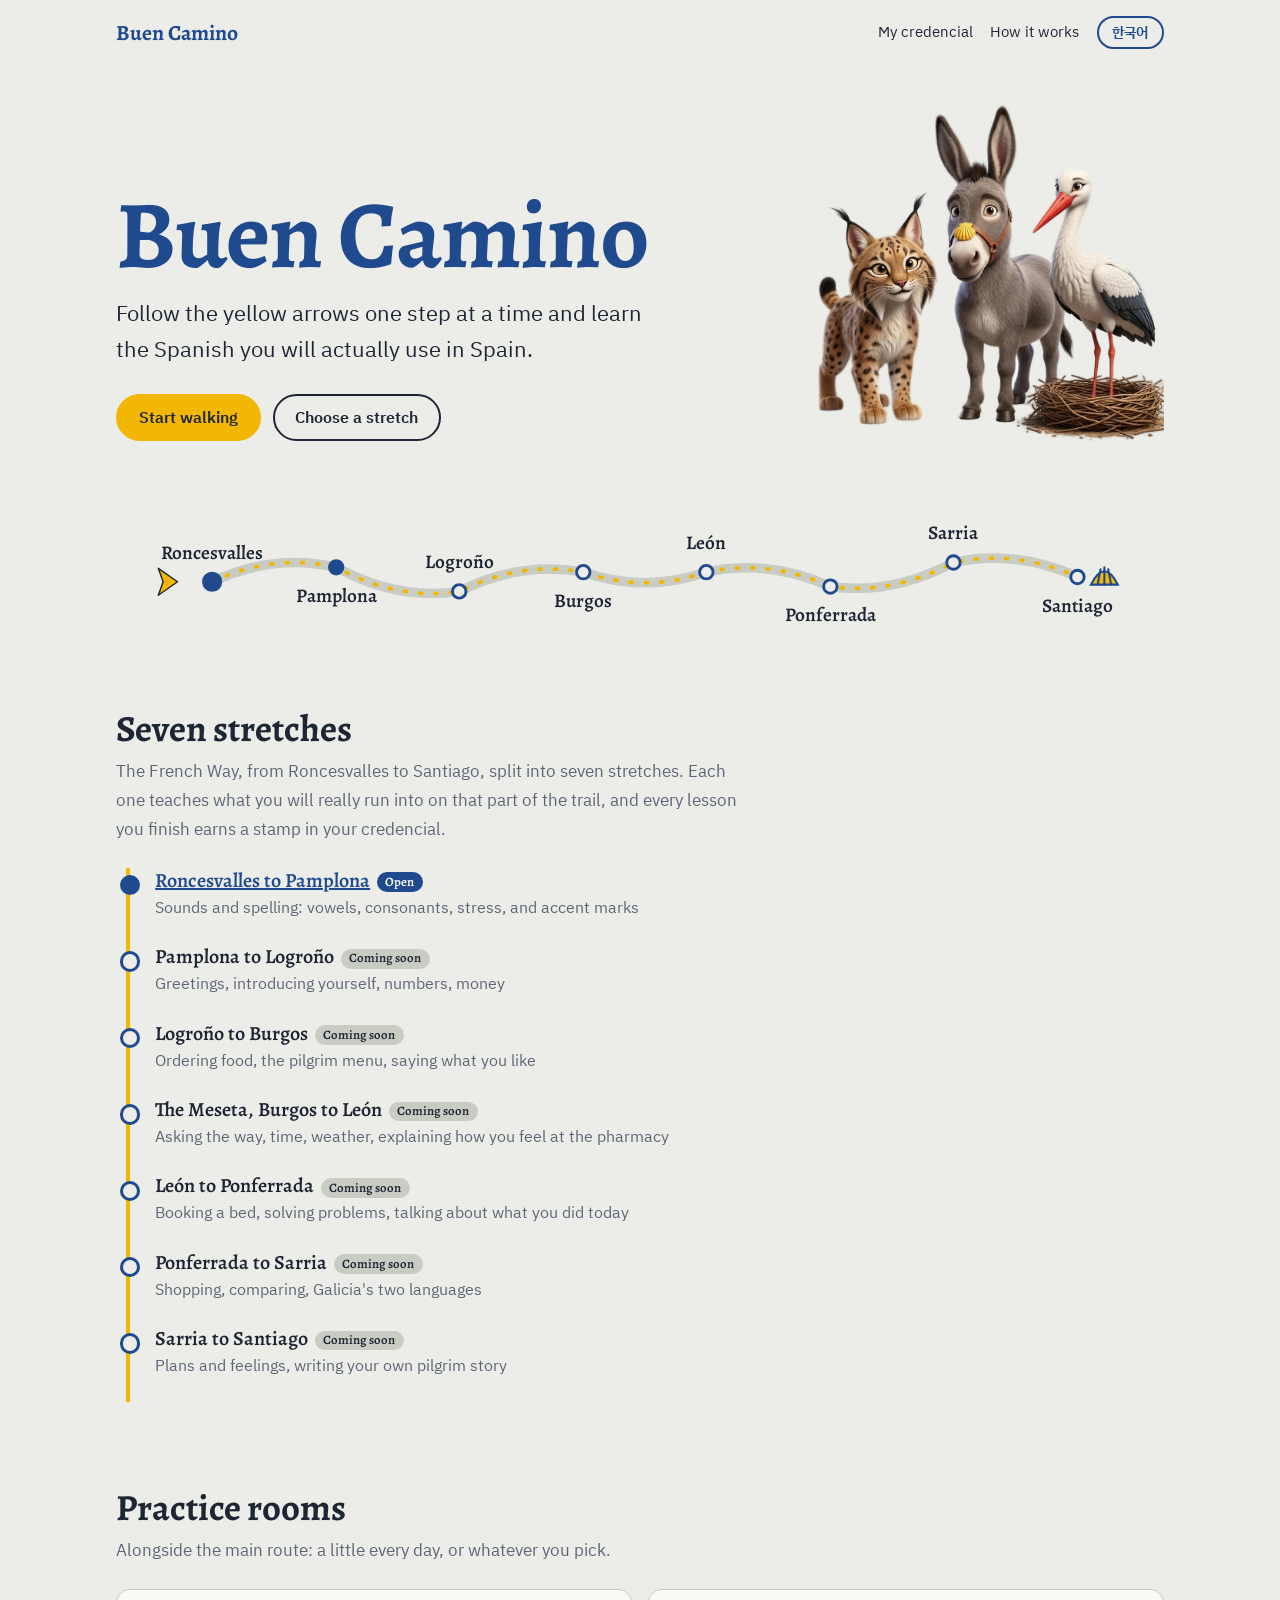
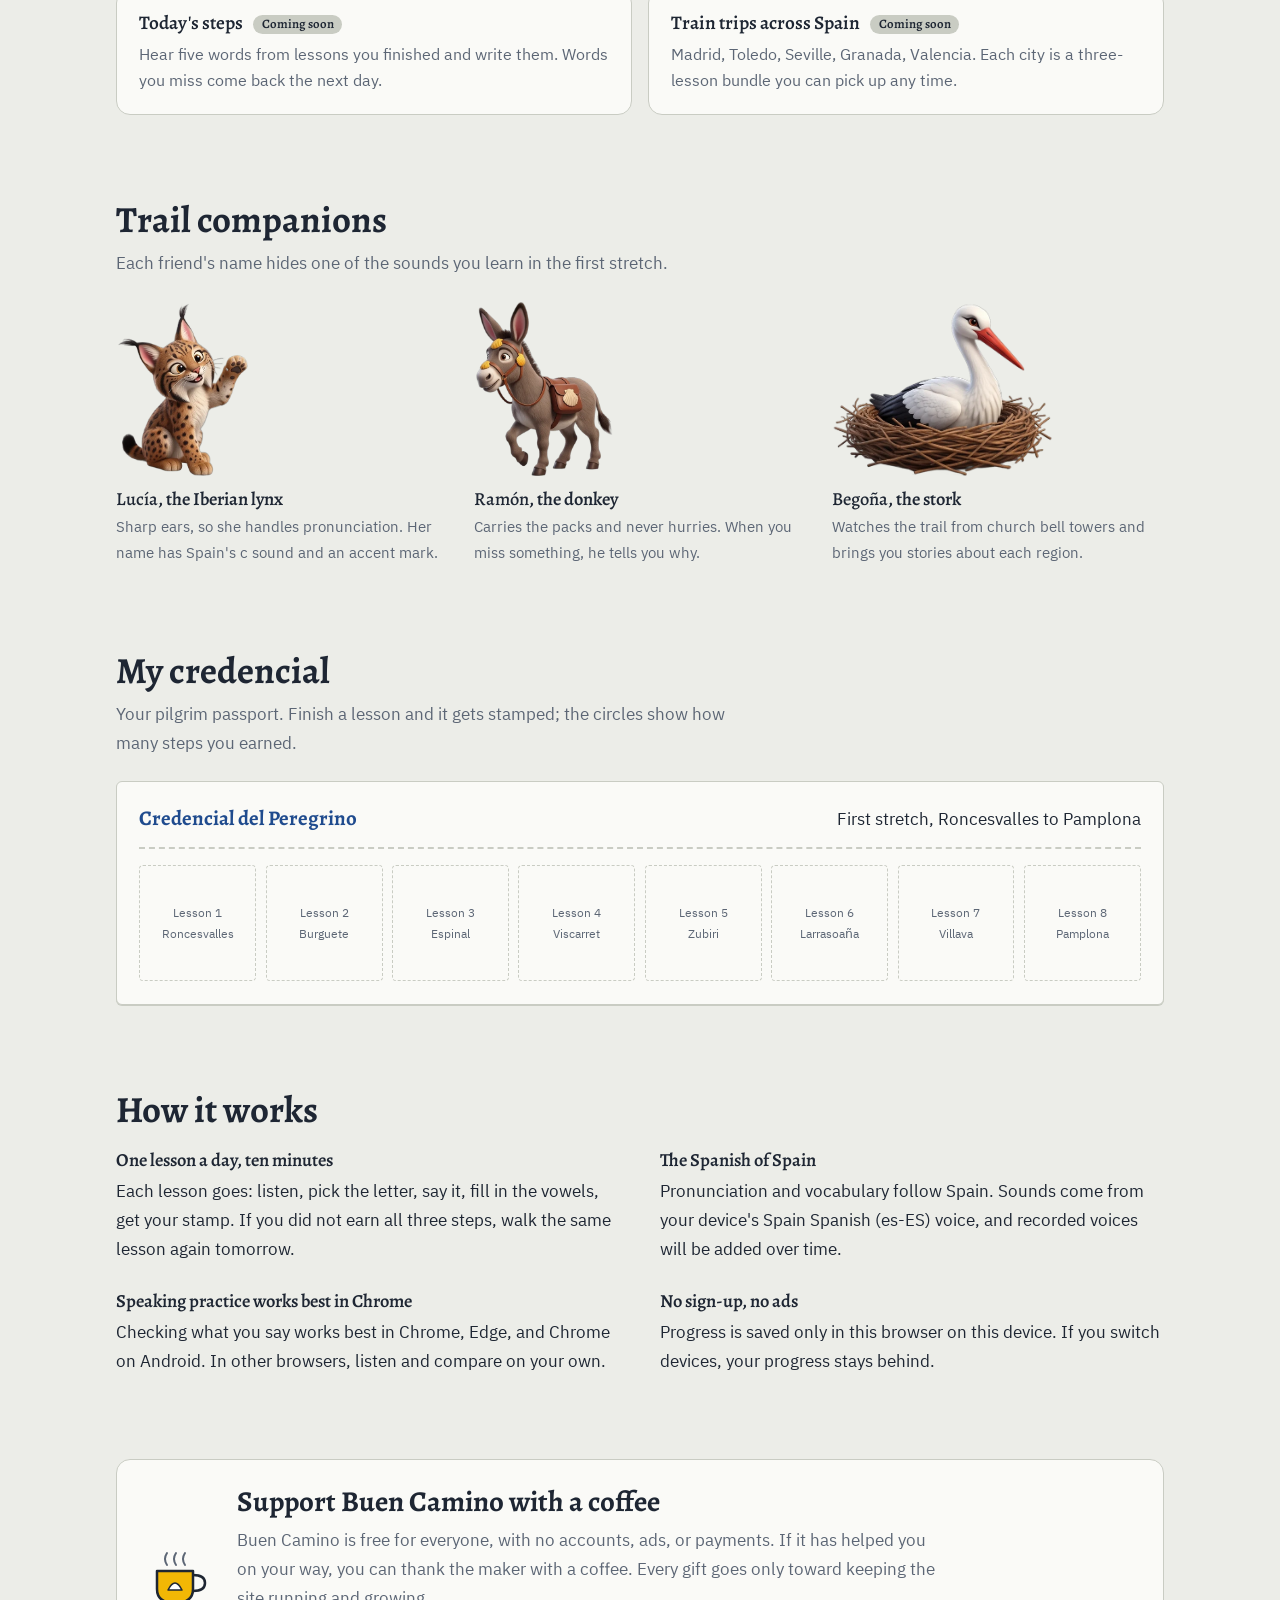
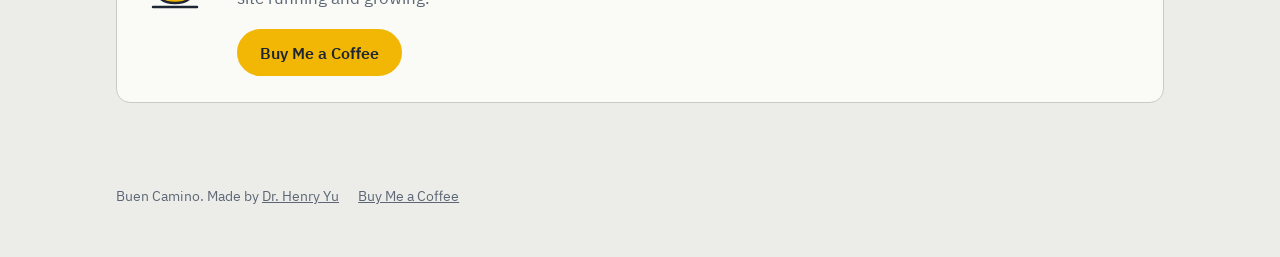
==== index.html @ 6c592452 "Add files via upload" ====
<!doctype html>
<html lang="en">
<head>
<meta charset="utf-8">
<meta name="viewport" content="width=device-width, initial-scale=1">
<title>Buen Camino: Spanish on the Way of St. James</title>
<meta name="description" content="Learn travel Spanish for Spain one stretch of the Camino de Santiago at a time. Free, no sign-up, no ads. Available in English and Korean.">
<link rel="preconnect" href="https://fonts.googleapis.com"><link rel="preconnect" href="https://fonts.gstatic.com" crossorigin>
<link href="https://fonts.googleapis.com/css2?family=Alegreya:wght@500;600;700&family=IBM+Plex+Sans+KR:wght@400;500;600&display=swap" rel="stylesheet">
<link rel="stylesheet" href="assets/style.css?v=5">
</head>
<body>
<div class="wrap">
  <header class="top">
    <a class="brand" href="./">Buen Camino</a>
    <div class="right">
      <nav><a href="#credencial" data-i18n="navCred">My credencial</a><a href="#guide" data-i18n="navGuide">How it works</a></nav>
      <button class="lang-btn" id="lang" type="button">한국어</button>
    </div>
  </header>

  <main>
    <div class="hero">
     <div class="hero-grid">
      <div>
      <h1>Buen Camino</h1>
      <p class="sub" data-i18n="sub">Follow the yellow arrows one step at a time and learn the Spanish you will actually use in Spain.</p>
      <div class="actions">
        <a class="btn go" href="tramo-1/?etapa=1" data-i18n="start">Start walking</a>
        <a class="btn" href="tramo-1/" data-i18n="pick">Choose a stretch</a>
      </div>
      </div>
      <img class="trio" src="assets/chars/trio.webp" alt="Lucía the lynx, Ramón the donkey, and Begoña the stork" width="900" height="900" data-alt-ko="스라소니 루시아, 당나귀 라몬, 황새 베고냐">
     </div>
      <div class="route"><svg viewBox="-50 0 1090 180" role="img" aria-label="The pilgrim route in seven stretches, from Roncesvalles to Santiago">
  <path d="M 50 110 Q 114 80 179 95 Q 243 130 307 120 Q 371 88 436 100 Q 500 122 564 100 Q 629 86 693 115 Q 757 124 821 90 Q 886 76 950 105" fill="none" stroke="#C9CCC3" stroke-width="10" stroke-linecap="round"/>
  <path d="M 50 110 Q 114 80 179 95 Q 243 130 307 120 Q 371 88 436 100 Q 500 122 564 100 Q 629 86 693 115 Q 757 124 821 90 Q 886 76 950 105" fill="none" stroke="#F2B705" stroke-width="4" stroke-linecap="round" stroke-dasharray="2 14"/>
  <circle cx="50" cy="110" r="9" fill="#1F4B8E" stroke="#1F4B8E" stroke-width="3"/><text x="50" y="86" text-anchor="middle" font-family="Alegreya,Georgia,serif" font-size="20" font-weight="600" fill="#1E2633">Roncesvalles</text><circle cx="179" cy="95" r="7" fill="#1F4B8E" stroke="#1F4B8E" stroke-width="3"/><text x="179" y="131" text-anchor="middle" font-family="Alegreya,Georgia,serif" font-size="20" font-weight="600" fill="#1E2633">Pamplona</text><circle cx="307" cy="120" r="7" fill="#ECEDE8" stroke="#1F4B8E" stroke-width="3"/><text x="307" y="96" text-anchor="middle" font-family="Alegreya,Georgia,serif" font-size="20" font-weight="600" fill="#1E2633">Logroño</text><circle cx="436" cy="100" r="7" fill="#ECEDE8" stroke="#1F4B8E" stroke-width="3"/><text x="436" y="136" text-anchor="middle" font-family="Alegreya,Georgia,serif" font-size="20" font-weight="600" fill="#1E2633">Burgos</text><circle cx="564" cy="100" r="7" fill="#ECEDE8" stroke="#1F4B8E" stroke-width="3"/><text x="564" y="76" text-anchor="middle" font-family="Alegreya,Georgia,serif" font-size="20" font-weight="600" fill="#1E2633">León</text><circle cx="693" cy="115" r="7" fill="#ECEDE8" stroke="#1F4B8E" stroke-width="3"/><text x="693" y="151" text-anchor="middle" font-family="Alegreya,Georgia,serif" font-size="20" font-weight="600" fill="#1E2633">Ponferrada</text><circle cx="821" cy="90" r="7" fill="#ECEDE8" stroke="#1F4B8E" stroke-width="3"/><text x="821" y="66" text-anchor="middle" font-family="Alegreya,Georgia,serif" font-size="20" font-weight="600" fill="#1E2633">Sarria</text><circle cx="950" cy="105" r="7" fill="#ECEDE8" stroke="#1F4B8E" stroke-width="3"/><text x="950" y="141" text-anchor="middle" font-family="Alegreya,Georgia,serif" font-size="20" font-weight="600" fill="#1E2633">Santiago</text>
  <g transform="translate(14 110)"><path d="M-6 -14 L14 0 L-6 14 L-1 0 Z" fill="#F2B705" stroke="#1E2633" stroke-width="1.5" stroke-linejoin="round" transform="translate(-14 0)"/></g>
  <g transform="translate(978 105)" fill="none" stroke="#1F4B8E" stroke-width="2.2" stroke-linecap="round"><path d="M-14 8 Q0 -20 14 8 Z" fill="#F2B705"/><path d="M0 8 L0 -10 M-7 8 L-4 -8 M7 8 L4 -8"/></g>
</svg></div>
    </div>

    <section id="tramos" aria-labelledby="t-tramos">
      <h2 id="t-tramos" data-i18n="hTramos">Seven stretches</h2>
      <p class="lead" data-i18n="leadTramos">The French Way, from Roncesvalles to Santiago, split into seven stretches. Each one teaches what you will really run into on that part of the trail, and every lesson you finish earns a stamp in your credencial.</p>
      <ol class="tramos">
        <li class="open"><div class="name"><a href="tramo-1/" data-i18n="tn0">Roncesvalles to Pamplona</a><span class="tag open" data-i18n="open">Open</span></div><div class="what" data-i18n="tw0">Sounds and spelling: vowels, consonants, stress, and accent marks</div></li>
<li><div class="name"><span data-i18n="tn1">Pamplona to Logroño</span><span class="tag" data-i18n="soon">Coming soon</span></div><div class="what" data-i18n="tw1">Greetings, introducing yourself, numbers, money</div></li>
<li><div class="name"><span data-i18n="tn2">Logroño to Burgos</span><span class="tag" data-i18n="soon">Coming soon</span></div><div class="what" data-i18n="tw2">Ordering food, the pilgrim menu, saying what you like</div></li>
<li><div class="name"><span data-i18n="tn3">The Meseta, Burgos to León</span><span class="tag" data-i18n="soon">Coming soon</span></div><div class="what" data-i18n="tw3">Asking the way, time, weather, explaining how you feel at the pharmacy</div></li>
<li><div class="name"><span data-i18n="tn4">León to Ponferrada</span><span class="tag" data-i18n="soon">Coming soon</span></div><div class="what" data-i18n="tw4">Booking a bed, solving problems, talking about what you did today</div></li>
<li><div class="name"><span data-i18n="tn5">Ponferrada to Sarria</span><span class="tag" data-i18n="soon">Coming soon</span></div><div class="what" data-i18n="tw5">Shopping, comparing, Galicia's two languages</div></li>
<li><div class="name"><span data-i18n="tn6">Sarria to Santiago</span><span class="tag" data-i18n="soon">Coming soon</span></div><div class="what" data-i18n="tw6">Plans and feelings, writing your own pilgrim story</div></li>
      </ol>
    </section>

    <section aria-labelledby="t-rooms">
      <h2 id="t-rooms" data-i18n="hRooms">Practice rooms</h2>
      <p class="lead" data-i18n="leadRooms">Alongside the main route: a little every day, or whatever you pick.</p>
      <div class="two">
        <div class="room"><h3><span data-i18n="r1h">Today's steps</span> <span class="tag" data-i18n="soon">Coming soon</span></h3><p data-i18n="r1p">Hear five words from lessons you finished and write them. Words you miss come back the next day.</p></div>
        <div class="room"><h3><span data-i18n="r2h">Train trips across Spain</span> <span class="tag" data-i18n="soon">Coming soon</span></h3><p data-i18n="r2p">Madrid, Toledo, Seville, Granada, Valencia. Each city is a three-lesson bundle you can pick up any time.</p></div>
      </div>
    </section>

    <section aria-labelledby="t-friends">
      <h2 id="t-friends" data-i18n="hFriends">Trail companions</h2>
      <p class="lead" data-i18n="leadFriends">Each friend's name hides one of the sounds you learn in the first stretch.</p>
      <div class="friends">
        <div class="friend"><img class="full" src="assets/chars/lucia-full.webp" alt="" data-full="lucia"><div><h3 data-i18n="f1h"><span class="es">Lucía</span>, the Iberian lynx</h3><p data-i18n="f1p">Sharp ears, so she handles pronunciation. Her name has Spain's c sound and an accent mark.</p></div></div>
        <div class="friend"><img class="full" src="assets/chars/ramon-full.webp" alt="" data-full="ramon"><div><h3 data-i18n="f2h"><span class="es">Ramón</span>, the donkey</h3><p data-i18n="f2p">Carries the packs and never hurries. When you miss something, he tells you why.</p></div></div>
        <div class="friend"><img class="full" src="assets/chars/begona-full.webp" alt="" data-full="begona"><div><h3 data-i18n="f3h"><span class="es">Begoña</span>, the stork</h3><p data-i18n="f3p">Watches the trail from church bell towers and brings you stories about each region.</p></div></div>
      </div>
    </section>

    <section id="credencial" aria-labelledby="t-cred">
      <h2 id="t-cred" data-i18n="hCred">My credencial</h2>
      <p class="lead" data-i18n="leadCred">Your pilgrim passport. Finish a lesson and it gets stamped; the circles show how many steps you earned.</p>
      <div class="credencial">
        <header><strong>Credencial del Peregrino</strong><span data-i18n="credSub">First stretch, Roncesvalles to Pamplona</span></header>
        <div class="sellos" id="sellos"></div>
      </div>
    </section>

    <section id="guide" class="guide" aria-labelledby="t-guide">
      <h2 id="t-guide" data-i18n="hGuide">How it works</h2>
      <div class="guide-grid">
        <div><h3 data-i18n="g1h">One lesson a day, ten minutes</h3>
      <p data-i18n="g1p">Each lesson goes: listen, pick the letter, say it, fill in the vowels, get your stamp. If you did not earn all three steps, walk the same lesson again tomorrow.</p></div>
        <div><h3 data-i18n="g2h">The Spanish of Spain</h3>
      <p data-i18n="g2p">Pronunciation and vocabulary follow Spain. Sounds come from your device's Spain Spanish (es-ES) voice, and recorded voices will be added over time.</p></div>
        <div><h3 data-i18n="g3h">Speaking practice works best in Chrome</h3>
      <p data-i18n="g3p">Checking what you say works best in Chrome, Edge, and Chrome on Android. In other browsers, listen and compare on your own.</p></div>
        <div><h3 data-i18n="g4h">No sign-up, no ads</h3>
      <p data-i18n="g4p">Progress is saved only in this browser on this device. If you switch devices, your progress stays behind.</p></div>
      </div>
    </section>

    <section id="coffee" aria-labelledby="t-coffee">
      <div class="coffee">
        <svg class="cup" viewBox="0 0 72 72" aria-hidden="true"><path d="M14 26 H50 V44 Q50 58 32 58 Q14 58 14 44 Z" fill="#F2B705" stroke="#1E2633" stroke-width="2.5" stroke-linejoin="round"/><path d="M50 30 Q62 30 62 38 Q62 46 50 46" fill="none" stroke="#1E2633" stroke-width="2.5"/><path d="M10 62 H54" stroke="#1E2633" stroke-width="2.5" stroke-linecap="round"/><path d="M24 20 Q20 14 24 8 M33 20 Q29 14 33 8 M42 20 Q38 14 42 8" fill="none" stroke="#5C6675" stroke-width="2" stroke-linecap="round"/><g transform="translate(32 41)"><path d="M-7 4 Q0 -10 7 4 Z" fill="#fff" stroke="#1E2633" stroke-width="1.5" stroke-linejoin="round"/></g></svg>
        <div>
          <h2 id="t-coffee" data-i18n="cofH">Support Buen Camino with a coffee</h2>
          <p data-i18n="cofP">Buen Camino is free for everyone, with no accounts, ads, or payments. If it has helped you on your way, you can thank the maker with a coffee. Every gift goes only toward keeping the site running and growing.</p>
          <a class="btn go" href="https://buymeacoffee.com/henryyu" target="_blank" rel="noopener">Buy Me a Coffee</a>
        </div>
      </div>
    </section>
  </main>
  <footer><div class="links"><span><span data-i18n="foot">Buen Camino. Made by</span> <a href="mailto:hyeonhoyu@gmail.com">Dr. Henry Yu</a></span><a href="https://buymeacoffee.com/henryyu" target="_blank" rel="noopener">Buy Me a Coffee</a></div></footer>
</div>
<script src="assets/common.js?v=5"></script>
<script src="assets/tramo-1-data.js?v=5"></script>
<script>
  const KO = {
 "tn0": "론세스바예스에서 팜플로나까지",
 "tw0": "소리와 철자. 모음, 자음, 강세와 악센트 부호",
 "tn1": "팜플로나에서 로그로뇨까지",
 "tw1": "인사, 자기소개, 숫자, 돈",
 "tn2": "로그로뇨에서 부르고스까지",
 "tw2": "음식 주문, 순례자 메뉴, 좋아하는 것 말하기",
 "tn3": "메세타 고원, 부르고스에서 레온까지",
 "tw3": "길 묻기, 시간, 날씨, 약국에서 몸 상태 설명하기",
 "tn4": "레온에서 폰페라다까지",
 "tw4": "숙소 예약과 문제 해결, 오늘 한 일 말하기",
 "tn5": "폰페라다에서 사리아까지",
 "tw5": "쇼핑, 비교하기, 갈리시아의 두 언어",
 "tn6": "사리아에서 산티아고까지",
 "tw6": "계획과 감정, 나의 순례 이야기 쓰기",
 "navCred": "나의 크레덴시알",
 "navGuide": "배우는 방법",
 "open": "열림",
 "soon": "준비 중",
 "sub": "노란 화살표를 따라 한 걸음씩, 스페인 여행에서 바로 쓰는 스페인어를 배워요.",
 "start": "출발하기",
 "pick": "구간 고르기",
 "hTramos": "일곱 구간",
 "leadTramos": "프랑스 길을 론세스바예스부터 산티아고까지 일곱 구간으로 나눴어요. 구간마다 그 길에서 실제로 마주칠 상황을 배우고, 과를 마칠 때마다 크레덴시알에 도장을 받아요.",
 "hRooms": "연습실",
 "leadRooms": "본 과정 옆에서 매일 조금씩, 또는 골라서 해요.",
 "r1h": "오늘의 걸음",
 "r1p": "마친 과의 낱말 다섯 개를 듣고 써요. 틀린 말은 다음 날 다시 나와요.",
 "r2h": "스페인 기차 여행",
 "r2p": "마드리드, 톨레도, 세비야, 그라나다, 발렌시아. 도시마다 세 과짜리 꾸러미를 골라서 해요.",
 "hFriends": "길동무",
 "leadFriends": "세 친구의 이름에는 첫째 구간에서 배우는 소리가 하나씩 숨어 있어요.",
 "f1h": "<span class=\"es\">Lucía</span>, 이베리아스라소니",
 "f1p": "귀가 밝아 발음을 맡아요. 이름에 스페인식 c 소리와 악센트 부호가 들어 있어요.",
 "f2h": "<span class=\"es\">Ramón</span>, 당나귀",
 "f2p": "짐을 지고 천천히 걸어요. 틀렸을 때 왜 틀렸는지 알려 줘요.",
 "f3h": "<span class=\"es\">Begoña</span>, 황새",
 "f3p": "성당 종탑에서 길을 내려다보며 지역 이야기를 전해 줘요.",
 "hCred": "나의 크레덴시알",
 "leadCred": "순례자 여권이에요. 과를 마치면 도장이 찍히고, 동그라미는 그 과에서 받은 걸음 수예요.",
 "credSub": "첫째 구간, 론세스바예스에서 팜플로나까지",
 "hGuide": "배우는 방법",
 "g1h": "하루 한 과, 10분",
 "g1p": "한 과는 소리 듣기, 글자 고르기, 따라 말하기, 모음 채우기, 도장 받기 순서로 가요. 걸음을 세 개 다 받지 못했다면 다음 날 같은 과를 다시 걸어도 좋아요.",
 "g2h": "스페인에서 쓰는 스페인어",
 "g2p": "발음과 낱말은 스페인 기준이에요. 기기의 스페인(es-ES) 음성으로 소리를 내고, 녹음한 목소리는 차례로 늘려 갈 예정이에요.",
 "g3h": "따라 말하기는 크롬에서",
 "g3p": "말한 소리를 확인하는 기능은 크롬과 엣지, 안드로이드 크롬에서 가장 잘 돼요. 지원하지 않는 브라우저에서는 듣고 스스로 확인하면 돼요.",
 "g4h": "가입도 광고도 없어요",
 "g4p": "진도는 지금 쓰는 기기의 브라우저에만 저장돼요. 기기를 바꾸면 진도가 따라가지 않아요.",
 "foot": "Buen Camino. 만든 사람",
 "cofH": "커피 한 잔으로 Buen Camino를 응원해 주세요",
 "cofP": "Buen Camino는 가입도 광고도 결제도 없이 누구에게나 무료입니다. 순례길 공부에 도움이 되었다면 운영자에게 커피 한 잔으로 마음을 전해 주세요. 전해진 마음은 온전히 웹사이트 유지와 발전을 위해서만 쓰입니다."
};
  function render() {
    BC.applyI18n(KO);
    const trio = document.querySelector('.trio');
    if (!trio.dataset.altEn) trio.dataset.altEn = trio.alt;
    trio.alt = BC.L(trio.dataset.altEn, trio.dataset.altKo);
    document.title = BC.L('Buen Camino: Spanish on the Way of St. James', 'Buen Camino - 순례길에서 배우는 스페인어');
    document.getElementById('sellos').innerHTML = TRAMO1.map(e => {
      const s = BC.getStamp('1-' + e.n);
      return s ? '<div class="sello has">' + BC.stampSVG(e.name, s) + '</div>'
               : '<div class="sello">' + BC.L('Lesson ' + e.n, e.n + '과') + '<br>' + e.name + '</div>';
    }).join('');
  }
  document.querySelectorAll('[data-full]').forEach(img => img.src = BC.charFull(img.dataset.full));
  BC.mountToggle(render);
  render();
</script>
</body>
</html>
---- assets/style.css ----
[hidden]{display:none!important}
:root{
  --stone:#ECEDE8; --paper:#FAFAF7; --ink:#1E2633; --muted:#5C6675;
  --camino:#1F4B8E; --camino-soft:#DCE4F1; --flecha:#F2B705; --sello:#8C2F4E;
  --ok:#2E6B47; --line:#C9CCC3;
  --serif:"Alegreya",Georgia,"Times New Roman",serif;
  --sans:"IBM Plex Sans KR","Apple SD Gothic Neo","Malgun Gothic",system-ui,sans-serif;
}
*{box-sizing:border-box}
html{-webkit-text-size-adjust:100%}
body{margin:0;background:var(--stone);color:var(--ink);font:400 1.0625rem/1.7 var(--sans)}
a{color:var(--camino)}
img{max-width:100%;height:auto}
:focus-visible{outline:3px solid var(--flecha);outline-offset:3px;border-radius:4px}
.wrap{max-width:68rem;margin:0 auto;padding:0 1.25rem}
.es{font-family:var(--serif);font-weight:500}

/* header */
.top{display:flex;align-items:center;justify-content:space-between;gap:1rem;padding:1rem 0}
.brand{font:700 1.35rem/1 var(--serif);color:var(--camino);text-decoration:none;display:flex;align-items:center;gap:.5rem}
.top nav{display:flex;gap:1.1rem;flex-wrap:wrap}
.top nav a{color:var(--ink);text-decoration:none;font-size:.95rem}
.top nav a:hover{text-decoration:underline}

/* hero */
.hero{padding:2.5rem 0 1rem}
.hero h1{font:700 clamp(3.2rem,8vw,6rem)/.95 var(--serif);color:var(--camino);margin:0;letter-spacing:-.01em}
.hero .sub{font-size:clamp(1.1rem,2.4vw,1.35rem);margin:.9rem 0 1.6rem;max-width:34rem}
.actions{display:flex;gap:.75rem;flex-wrap:wrap}
.btn{display:inline-block;border:2px solid var(--ink);background:transparent;color:var(--ink);font:600 1rem/1 var(--sans);padding:.85rem 1.3rem;border-radius:999px;text-decoration:none;cursor:pointer}
.btn.go{background:var(--flecha);border-color:var(--flecha)}
.btn.go:hover{background:#E0A800;border-color:#E0A800}
.btn:hover{background:var(--paper)}
.btn[disabled]{opacity:.45;cursor:not-allowed}
.btn.small{padding:.55rem .95rem;font-size:.92rem}
.route{margin:2.2rem 0 0;overflow-x:auto}
.route svg{display:block;min-width:640px;width:100%;height:auto}

/* sections */
section{padding:2.6rem 0}
h2{font:700 clamp(1.7rem,4vw,2.3rem)/1.2 var(--serif);margin:0 0 .4rem}
.lead{color:var(--muted);margin:0 0 1.5rem;max-width:40rem}

.tramos{list-style:none;margin:0;padding:0;border-left:4px solid var(--flecha);margin-left:.6rem}
.tramos li{position:relative;padding:0 0 1.5rem 1.6rem}
.tramos li::before{content:"";position:absolute;left:-.62rem;top:.45rem;width:.9rem;height:.9rem;border-radius:50%;background:var(--stone);border:3px solid var(--camino)}
.tramos li.open::before{background:var(--camino)}
.tramos .name{font:600 1.25rem/1.3 var(--serif)}
.tramos .name a{color:var(--camino)}
.tramos .what{color:var(--muted);font-size:.97rem}
.tag{display:inline-block;font-size:.8rem;padding:.1rem .55rem;border-radius:999px;background:var(--line);color:var(--ink);margin-left:.4rem;vertical-align:middle}
.tag.open{background:var(--camino);color:#fff}

.two{display:grid;grid-template-columns:repeat(auto-fit,minmax(16rem,1fr));gap:1rem}
.room{background:var(--paper);border-radius:14px;padding:1.3rem 1.4rem;border:1px solid var(--line)}
.room h3{margin:0 0 .3rem;font:600 1.2rem/1.3 var(--serif)}
.room p{margin:0;color:var(--muted);font-size:.97rem}

.friends{display:grid;grid-template-columns:repeat(auto-fit,minmax(15rem,1fr));gap:1.6rem}
.friend{display:flex;flex-direction:column;gap:.6rem}
.friend .full{display:block;height:11rem;width:auto;max-width:100%;object-fit:contain;object-position:left bottom}
.avatar{flex:0 0 auto;width:5rem;height:5rem;border-radius:50%;overflow:hidden}
.avatar img{display:block;width:100%;height:100%}
.friend h3{margin:0;font:600 1.15rem/1.3 var(--serif)}
.friend p{margin:.15rem 0 0;font-size:.96rem;color:var(--muted)}

/* credencial: the signature element */
.credencial{background:var(--paper);border:1px solid var(--line);border-radius:6px;padding:1.4rem;box-shadow:0 1px 0 var(--line)}
.credencial header{display:flex;justify-content:space-between;align-items:baseline;flex-wrap:wrap;gap:.5rem;border-bottom:2px dashed var(--line);padding-bottom:.8rem;margin-bottom:1rem}
.credencial header strong{font:700 1.3rem/1 var(--serif);color:var(--camino)}
.sellos{display:grid;grid-template-columns:repeat(4,1fr);gap:.6rem}
@media (min-width:900px){.sellos{grid-template-columns:repeat(8,1fr)}}
.sello{aspect-ratio:1;border:1px dashed var(--line);border-radius:4px;display:grid;place-items:center;text-align:center;padding:.4rem;font-size:.78rem;color:var(--muted)}
.sello svg{width:88%;height:auto}
.sello.has{border-style:solid;border-color:transparent}

.guide-grid{display:grid;grid-template-columns:repeat(2,1fr);gap:1.6rem 2.5rem;margin-top:1rem}
.guide h3{font:600 1.15rem/1.3 var(--serif);margin:0 0 .3rem}
.guide p{margin:0}
footer{padding:2.5rem 0 3rem;color:var(--muted);font-size:.9rem}

/* lesson */
.steps{display:flex;gap:.4rem;list-style:none;padding:0;margin:1rem 0 1.6rem;flex-wrap:wrap}
.steps li{flex:1 1 7rem;font-size:.85rem;padding:.45rem .6rem;border-top:4px solid var(--line);color:var(--muted)}
.steps li.now{border-color:var(--flecha);color:var(--ink);font-weight:600}
.steps li.done{border-color:var(--camino)}
.panel{background:var(--paper);border:1px solid var(--line);border-radius:14px;padding:1.5rem;max-width:44rem}
.panel h2{font-size:1.6rem}
.say{display:flex;gap:.7rem;align-items:flex-start;background:var(--camino-soft);border-radius:12px;padding:.9rem 1rem;margin:1rem 0}
.say .avatar{width:4rem;height:4rem;box-shadow:0 0 0 2px #fff}
.say p{margin:0}
.vowels{display:grid;grid-template-columns:repeat(5,1fr);gap:.6rem;margin:1rem 0}
.vowel{background:#fff;border:2px solid var(--line);border-radius:12px;padding:.8rem .3rem;text-align:center;cursor:pointer;font:inherit;color:inherit}
.vowel:hover{border-color:var(--camino)}
.vowel .big{display:block;font:700 2.6rem/1 var(--serif);color:var(--camino)}
.vowel .ko{display:block;font-size:.9rem;margin-top:.35rem}
.vowel .ex{display:block;font:500 1rem/1.3 var(--serif);color:var(--muted);margin-top:.2rem}
.choices{display:flex;gap:.6rem;flex-wrap:wrap;margin:1rem 0}
.choice{font:600 1.5rem/1 var(--serif);padding:.8rem 1.3rem;border-radius:12px;border:2px solid var(--line);background:#fff;cursor:pointer;color:var(--ink);min-width:5rem}
.choice:hover{border-color:var(--camino)}
.choice.right{border-color:var(--ok);background:#E3F0E7}
.choice.wrong{border-color:var(--sello);background:#F5E3E8}
.play{display:inline-flex;align-items:center;gap:.5rem}
.play svg{width:1.1rem;height:1.1rem}
.fill{font:600 2.4rem/1.2 var(--serif);letter-spacing:.12em;margin:1rem 0}
.fill .blank{display:inline-block;min-width:1.1em;border-bottom:3px solid var(--flecha);text-align:center;color:var(--camino)}
.feedback{min-height:1.5rem;margin:.6rem 0;font-weight:500}
.feedback.ok{color:var(--ok)} .feedback.no{color:var(--sello)}
.row{display:flex;gap:.6rem;flex-wrap:wrap;align-items:center}
.speak-item{border-bottom:1px solid var(--line);padding:.9rem 0}
.speak-item .es{font-size:1.6rem;color:var(--camino)}
.speak-item small{display:block;color:var(--muted)}
.result{font-size:.95rem;margin-top:.3rem}
.nav-bottom{display:flex;justify-content:space-between;gap:.6rem;margin-top:1.4rem;flex-wrap:wrap}
.etapas{list-style:none;padding:0;margin:0;display:grid;gap:.6rem;max-width:44rem}
.etapas a,.etapas .locked{display:flex;justify-content:space-between;gap:1rem;align-items:center;background:var(--paper);border:1px solid var(--line);border-radius:12px;padding:.9rem 1.1rem;text-decoration:none;color:var(--ink)}
.etapas a:hover{border-color:var(--camino)}
.etapas .locked{opacity:.6}
.etapas .nm{font:600 1.15rem/1.3 var(--serif)}
.etapas .tp{font-size:.92rem;color:var(--muted)}
.words{list-style:none;padding:0;margin:.8rem 0}
.words li{padding:.3rem 0}
@media (max-width:520px){
  .vowels{grid-template-columns:repeat(3,1fr)}
  .vowel .big{font-size:2.2rem}
}
@media (prefers-reduced-motion:reduce){*{transition:none!important;animation:none!important}}
.top .right{display:flex;align-items:center;gap:1.1rem;flex-wrap:wrap;justify-content:flex-end}
.lang-btn{font:600 .9rem/1 var(--sans);padding:.45rem .85rem;border-radius:999px;border:2px solid var(--camino);background:transparent;color:var(--camino);cursor:pointer}
.lang-btn:hover{background:var(--camino);color:#fff}

/* coffee */
.coffee{display:grid;grid-template-columns:auto 1fr;gap:1.4rem;align-items:center;background:var(--paper);border:1px solid var(--line);border-radius:14px;padding:1.6rem;}
.coffee .cup{width:4.5rem;height:auto}
.coffee h2{font-size:clamp(1.4rem,3.2vw,1.8rem)}
.coffee p{margin:.2rem 0 1rem;color:var(--muted);max-width:44rem}
footer a{color:var(--muted)}
footer .links{display:flex;gap:1.2rem;flex-wrap:wrap}
@media (max-width:520px){.coffee{grid-template-columns:1fr}}

.hero-grid{display:grid;grid-template-columns:1.1fr .9fr;gap:1.5rem;align-items:end}
.trio{display:block;width:auto;max-width:100%;max-height:21rem;height:auto;justify-self:end}
@media (max-width:760px){.hero-grid{grid-template-columns:1fr}.trio{max-height:16rem;justify-self:center}}
.brand{white-space:nowrap}
@media (max-width:520px){.top nav{display:none}}

@media (max-width:640px){.guide-grid{grid-template-columns:1fr}}
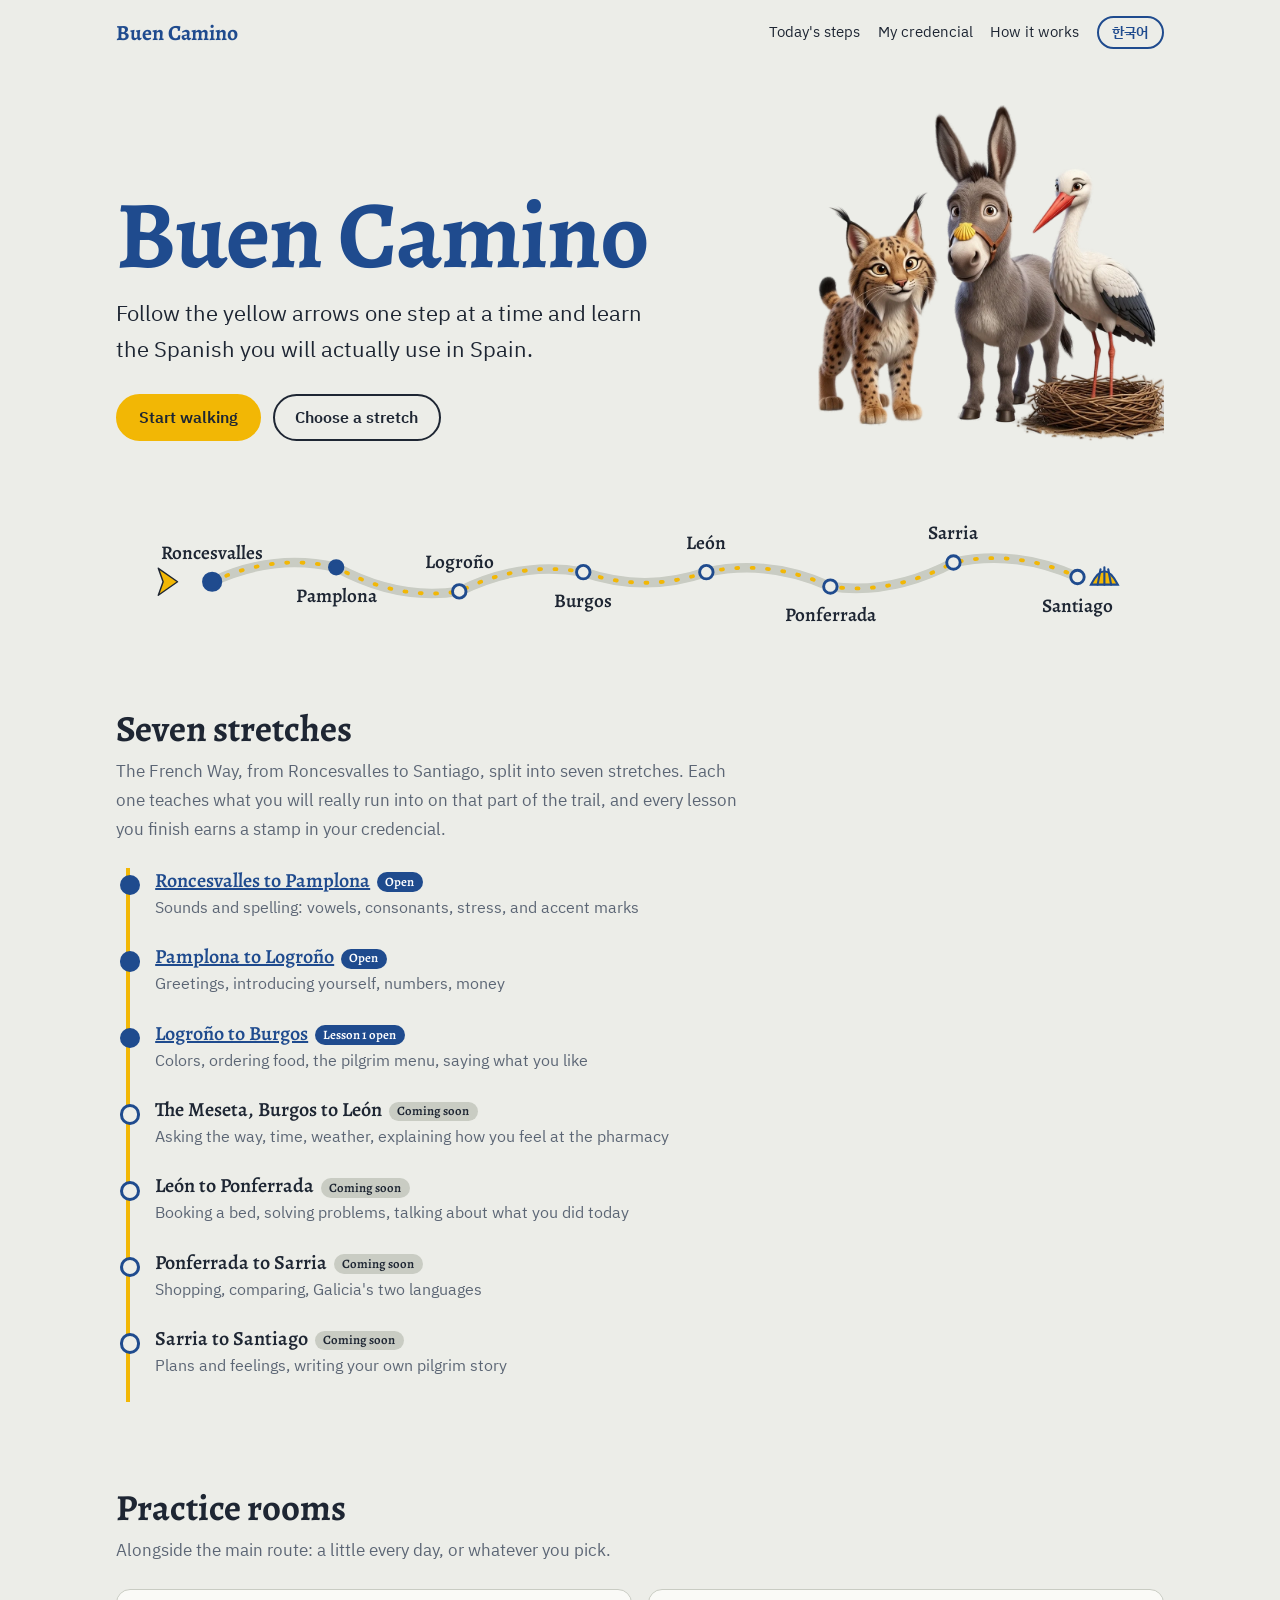
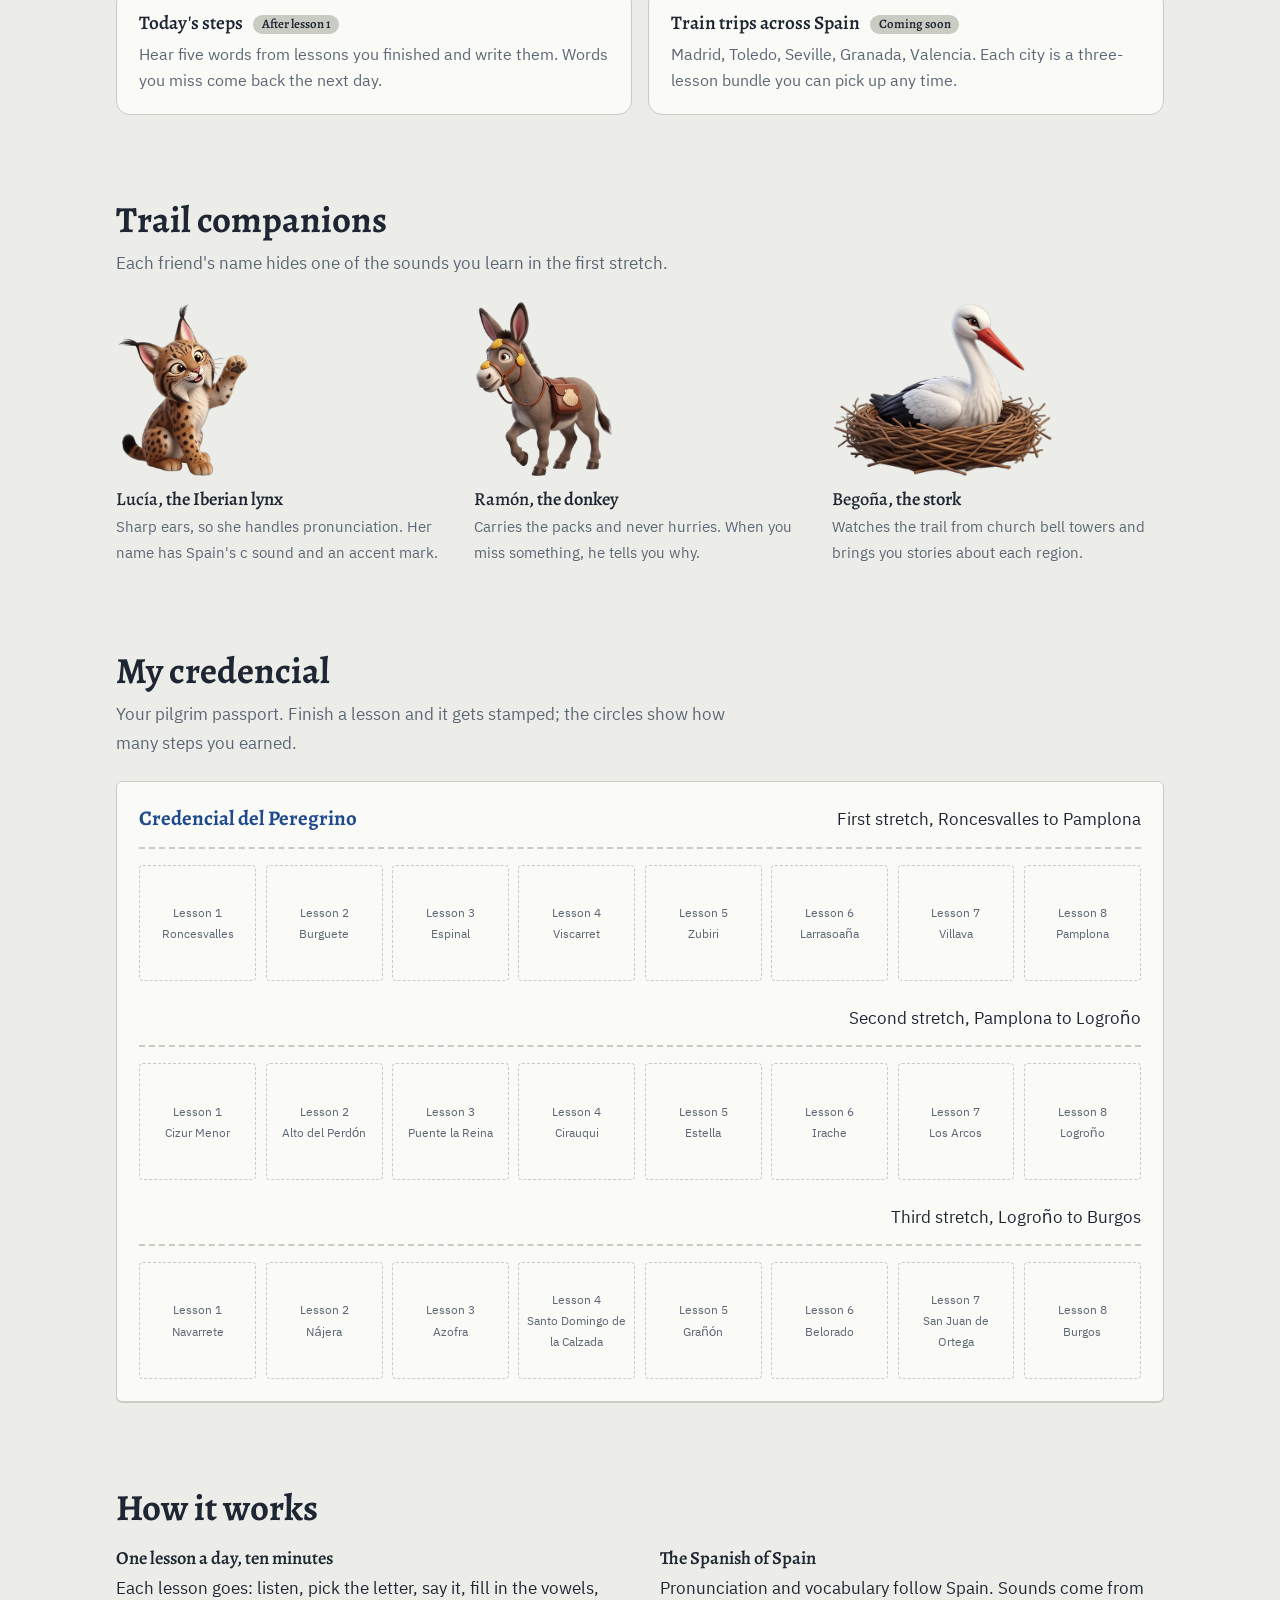
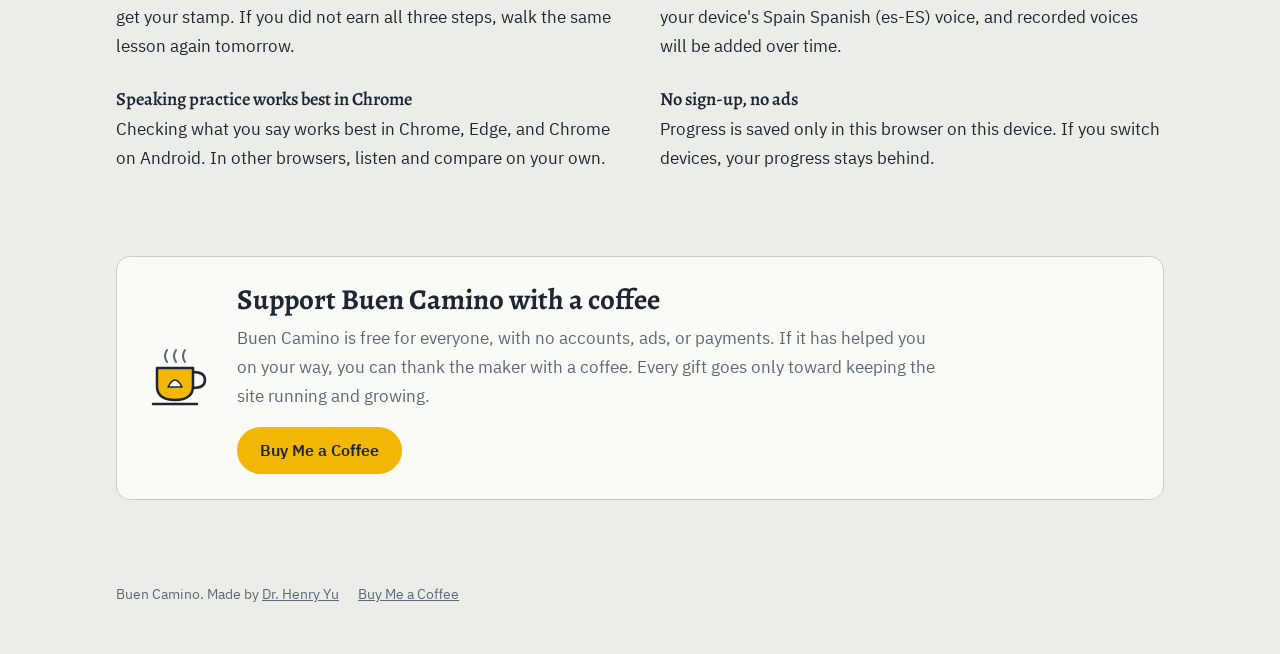
==== commit fb18df00: "Add files via upload" ====
--- a/index.html
+++ b/index.html
@@ -5,16 +5,20 @@
 <meta name="viewport" content="width=device-width, initial-scale=1">
 <title>Buen Camino: Spanish on the Way of St. James</title>
 <meta name="description" content="Learn travel Spanish for Spain one stretch of the Camino de Santiago at a time. Free, no sign-up, no ads. Available in English and Korean.">
+<link rel="icon" href="favicon.svg" type="image/svg+xml">
+<link rel="icon" href="favicon-32.png" sizes="32x32" type="image/png">
+<link rel="apple-touch-icon" href="apple-touch-icon.png">
+<meta name="theme-color" content="#1F4B8E">
 <link rel="preconnect" href="https://fonts.googleapis.com"><link rel="preconnect" href="https://fonts.gstatic.com" crossorigin>
 <link href="https://fonts.googleapis.com/css2?family=Alegreya:wght@500;600;700&family=IBM+Plex+Sans+KR:wght@400;500;600&display=swap" rel="stylesheet">
-<link rel="stylesheet" href="assets/style.css?v=5">
+<link rel="stylesheet" href="assets/style.css?v=15">
 </head>
 <body>
 <div class="wrap">
   <header class="top">
     <a class="brand" href="./">Buen Camino</a>
     <div class="right">
-      <nav><a href="#credencial" data-i18n="navCred">My credencial</a><a href="#guide" data-i18n="navGuide">How it works</a></nav>
+      <nav><a href="hoy/" data-i18n="navHoy">Today's steps</a><a href="#credencial" data-i18n="navCred">My credencial</a><a href="#guide" data-i18n="navGuide">How it works</a></nav>
       <button class="lang-btn" id="lang" type="button">한국어</button>
     </div>
   </header>
@@ -46,8 +50,8 @@
       <p class="lead" data-i18n="leadTramos">The French Way, from Roncesvalles to Santiago, split into seven stretches. Each one teaches what you will really run into on that part of the trail, and every lesson you finish earns a stamp in your credencial.</p>
       <ol class="tramos">
         <li class="open"><div class="name"><a href="tramo-1/" data-i18n="tn0">Roncesvalles to Pamplona</a><span class="tag open" data-i18n="open">Open</span></div><div class="what" data-i18n="tw0">Sounds and spelling: vowels, consonants, stress, and accent marks</div></li>
-<li><div class="name"><span data-i18n="tn1">Pamplona to Logroño</span><span class="tag" data-i18n="soon">Coming soon</span></div><div class="what" data-i18n="tw1">Greetings, introducing yourself, numbers, money</div></li>
-<li><div class="name"><span data-i18n="tn2">Logroño to Burgos</span><span class="tag" data-i18n="soon">Coming soon</span></div><div class="what" data-i18n="tw2">Ordering food, the pilgrim menu, saying what you like</div></li>
+<li class="open"><div class="name"><a href="tramo-2/" data-i18n="tn1">Pamplona to Logroño</a><span class="tag open" data-i18n="open">Open</span></div><div class="what" data-i18n="tw1">Greetings, introducing yourself, numbers, money</div></li>
+<li class="open"><div class="name"><a href="tramo-3/" data-i18n="tn2">Logroño to Burgos</a><span class="tag open" data-i18n="part">Lesson 1 open</span></div><div class="what" data-i18n="tw2">Colors, ordering food, the pilgrim menu, saying what you like</div></li>
 <li><div class="name"><span data-i18n="tn3">The Meseta, Burgos to León</span><span class="tag" data-i18n="soon">Coming soon</span></div><div class="what" data-i18n="tw3">Asking the way, time, weather, explaining how you feel at the pharmacy</div></li>
 <li><div class="name"><span data-i18n="tn4">León to Ponferrada</span><span class="tag" data-i18n="soon">Coming soon</span></div><div class="what" data-i18n="tw4">Booking a bed, solving problems, talking about what you did today</div></li>
 <li><div class="name"><span data-i18n="tn5">Ponferrada to Sarria</span><span class="tag" data-i18n="soon">Coming soon</span></div><div class="what" data-i18n="tw5">Shopping, comparing, Galicia's two languages</div></li>
@@ -59,7 +63,7 @@
       <h2 id="t-rooms" data-i18n="hRooms">Practice rooms</h2>
       <p class="lead" data-i18n="leadRooms">Alongside the main route: a little every day, or whatever you pick.</p>
       <div class="two">
-        <div class="room"><h3><span data-i18n="r1h">Today's steps</span> <span class="tag" data-i18n="soon">Coming soon</span></h3><p data-i18n="r1p">Hear five words from lessons you finished and write them. Words you miss come back the next day.</p></div>
+        <a class="room" href="hoy/"><h3><span data-i18n="r1h">Today's steps</span> <span class="tag" id="hoyTag"></span></h3><p data-i18n="r1p">Hear five words from lessons you finished and write them. Words you miss come back the next day.</p></a>
         <div class="room"><h3><span data-i18n="r2h">Train trips across Spain</span> <span class="tag" data-i18n="soon">Coming soon</span></h3><p data-i18n="r2p">Madrid, Toledo, Seville, Granada, Valencia. Each city is a three-lesson bundle you can pick up any time.</p></div>
       </div>
     </section>
@@ -80,6 +84,10 @@
       <div class="credencial">
         <header><strong>Credencial del Peregrino</strong><span data-i18n="credSub">First stretch, Roncesvalles to Pamplona</span></header>
         <div class="sellos" id="sellos"></div>
+        <header class="second"><span></span><span data-i18n="credSub2">Second stretch, Pamplona to Logroño</span></header>
+        <div class="sellos" id="sellos2"></div>
+        <header class="second"><span></span><span data-i18n="credSub3">Third stretch, Logroño to Burgos</span></header>
+        <div class="sellos" id="sellos3"></div>
       </div>
     </section>
 
@@ -110,8 +118,15 @@
   </main>
   <footer><div class="links"><span><span data-i18n="foot">Buen Camino. Made by</span> <a href="mailto:hyeonhoyu@gmail.com">Dr. Henry Yu</a></span><a href="https://buymeacoffee.com/henryyu" target="_blank" rel="noopener">Buy Me a Coffee</a></div></footer>
 </div>
-<script src="assets/common.js?v=5"></script>
-<script src="assets/tramo-1-data.js?v=5"></script>
+<script src="assets/audio/manifest.js"></script>
+<script src="assets/common.js?v=15"></script>
+<script src="assets/tramo-1-data.js?v=15"></script>
+<script src="assets/tramo-1-lessons.js?v=15"></script>
+<script src="assets/tramo-2-data.js?v=15"></script>
+<script src="assets/tramo-2-lessons.js?v=15"></script>
+<script src="assets/tramo-3-data.js?v=15"></script>
+<script src="assets/tramo-3-lessons.js?v=15"></script>
+<script src="assets/hoy-core.js?v=15"></script>
 <script>
   const KO = {
  "tn0": "론세스바예스에서 팜플로나까지",
@@ -119,7 +134,8 @@
  "tn1": "팜플로나에서 로그로뇨까지",
  "tw1": "인사, 자기소개, 숫자, 돈",
  "tn2": "로그로뇨에서 부르고스까지",
- "tw2": "음식 주문, 순례자 메뉴, 좋아하는 것 말하기",
+ "tw2": "색깔, 음식 주문, 순례자 메뉴, 좋아하는 것 말하기",
+ "part": "1과 열림",
  "tn3": "메세타 고원, 부르고스에서 레온까지",
  "tw3": "길 묻기, 시간, 날씨, 약국에서 몸 상태 설명하기",
  "tn4": "레온에서 폰페라다까지",
@@ -128,6 +144,7 @@
  "tw5": "쇼핑, 비교하기, 갈리시아의 두 언어",
  "tn6": "사리아에서 산티아고까지",
  "tw6": "계획과 감정, 나의 순례 이야기 쓰기",
+ "navHoy": "오늘의 걸음",
  "navCred": "나의 크레덴시알",
  "navGuide": "배우는 방법",
  "open": "열림",
@@ -154,6 +171,8 @@
  "hCred": "나의 크레덴시알",
  "leadCred": "순례자 여권이에요. 과를 마치면 도장이 찍히고, 동그라미는 그 과에서 받은 걸음 수예요.",
  "credSub": "첫째 구간, 론세스바예스에서 팜플로나까지",
+ "credSub2": "둘째 구간, 팜플로나에서 로그로뇨까지",
+ "credSub3": "셋째 구간, 로그로뇨에서 부르고스까지",
  "hGuide": "배우는 방법",
  "g1h": "하루 한 과, 10분",
  "g1p": "한 과는 소리 듣기, 글자 고르기, 따라 말하기, 모음 채우기, 도장 받기 순서로 가요. 걸음을 세 개 다 받지 못했다면 다음 날 같은 과를 다시 걸어도 좋아요.",
@@ -173,11 +192,23 @@
     if (!trio.dataset.altEn) trio.dataset.altEn = trio.alt;
     trio.alt = BC.L(trio.dataset.altEn, trio.dataset.altKo);
     document.title = BC.L('Buen Camino: Spanish on the Way of St. James', 'Buen Camino - 순례길에서 배우는 스페인어');
-    document.getElementById('sellos').innerHTML = TRAMO1.map(e => {
-      const s = BC.getStamp('1-' + e.n);
-      return s ? '<div class="sello has">' + BC.stampSVG(e.name, s) + '</div>'
-               : '<div class="sello">' + BC.L('Lesson ' + e.n, e.n + '과') + '<br>' + e.name + '</div>';
-    }).join('');
+    const hs = HOY.status(), tag = document.getElementById('hoyTag');
+    tag.className = 'tag' + (hs.kind === 'todo' ? ' open' : '');
+    tag.textContent = hs.kind === 'locked' ? BC.L('After lesson 1', '1과를 마치면')
+      : hs.kind === 'todo' ? BC.L(hs.left + ' waiting', hs.left + '개 기다려요')
+      : hs.kind === 'done' ? BC.L('Done today', '오늘 완료') : BC.L('Resting today', '오늘은 쉬어요');
+    const stampRow = (list, t, id, sub) => {
+      const done = list.every(e => BC.getStamp(t + '-' + e.n));
+      document.querySelector('[data-i18n="' + sub + '"]').insertAdjacentHTML('beforeend', done ? BC.L(' (completed)', ' (완주)') : '');
+      document.getElementById(id).innerHTML = list.map(e => {
+        const s = BC.getStamp(t + '-' + e.n);
+        return s ? '<div class="sello has">' + BC.stampSVG(e.name, s) + '</div>'
+                 : '<div class="sello">' + BC.L('Lesson ' + e.n, e.n + '과') + '<br>' + e.name + '</div>';
+      }).join('');
+    };
+    stampRow(TRAMO1, 1, 'sellos', 'credSub');
+    stampRow(TRAMO2, 2, 'sellos2', 'credSub2');
+    stampRow(TRAMO3, 3, 'sellos3', 'credSub3');
   }
   document.querySelectorAll('[data-full]').forEach(img => img.src = BC.charFull(img.dataset.full));
   BC.mountToggle(render);
--- a/assets/style.css
+++ b/assets/style.css
@@ -84,7 +84,7 @@
 .steps li{flex:1 1 7rem;font-size:.85rem;padding:.45rem .6rem;border-top:4px solid var(--line);color:var(--muted)}
 .steps li.now{border-color:var(--flecha);color:var(--ink);font-weight:600}
 .steps li.done{border-color:var(--camino)}
-.panel{background:var(--paper);border:1px solid var(--line);border-radius:14px;padding:1.5rem;max-width:44rem}
+.panel{background:var(--paper);border:1px solid var(--line);border-radius:14px;padding:clamp(1.2rem,3vw,2rem)}
 .panel h2{font-size:1.6rem}
 .say{display:flex;gap:.7rem;align-items:flex-start;background:var(--camino-soft);border-radius:12px;padding:.9rem 1rem;margin:1rem 0}
 .say .avatar{width:4rem;height:4rem;box-shadow:0 0 0 2px #fff}
@@ -112,7 +112,7 @@
 .speak-item small{display:block;color:var(--muted)}
 .result{font-size:.95rem;margin-top:.3rem}
 .nav-bottom{display:flex;justify-content:space-between;gap:.6rem;margin-top:1.4rem;flex-wrap:wrap}
-.etapas{list-style:none;padding:0;margin:0;display:grid;gap:.6rem;max-width:44rem}
+.etapas{list-style:none;padding:0;margin:0;display:grid;gap:.6rem}
 .etapas a,.etapas .locked{display:flex;justify-content:space-between;gap:1rem;align-items:center;background:var(--paper);border:1px solid var(--line);border-radius:12px;padding:.9rem 1.1rem;text-decoration:none;color:var(--ink)}
 .etapas a:hover{border-color:var(--camino)}
 .etapas .locked{opacity:.6}
@@ -145,3 +145,51 @@
 @media (max-width:520px){.top nav{display:none}}
 
 @media (max-width:640px){.guide-grid{grid-template-columns:1fr}}
+
+/* lesson pages: one centered column */
+#app{max-width:52rem;margin:0 auto;padding-bottom:2rem}
+.units{display:grid;grid-template-columns:repeat(var(--cols,5),1fr);gap:.6rem;margin:1rem 0}
+.unit{display:flex;flex-direction:column;gap:.35rem}
+.unit .vowel{width:100%;flex:1}
+.ex-btn{background:#fff;border:2px solid var(--line);border-radius:10px;padding:.45rem .3rem;font-size:1.05rem;color:var(--muted);cursor:pointer}
+.ex-btn:hover{border-color:var(--camino);color:var(--camino)}
+#app + footer{max-width:52rem;margin:0 auto}
+@media (max-width:640px){.units{grid-template-columns:repeat(3,1fr)}}
+@media (max-width:640px){.steps{flex-wrap:nowrap}.steps li{flex:1 1 0;min-width:0}.steps li:not(.now) span{display:none}.steps li.now{flex:3 1 0}}
+/* today's steps */
+.sr{position:absolute;width:1px;height:1px;overflow:hidden;clip:rect(0 0 0 0)}
+.hoy-input{width:100%;font-size:1.8rem;padding:.6rem .9rem;border:2px solid var(--line);border-radius:12px;background:#fff;color:var(--ink);margin:.4rem 0 .6rem}
+.hoy-input:focus{border-color:var(--camino);outline:none}
+.keys .key{font-size:1.2rem;padding:.45rem .7rem;min-width:2.6rem}
+.hoy-dots{display:flex;gap:.4rem;margin-top:.7rem}
+.hoy-dots span{flex:1;height:6px;border-radius:3px;background:var(--line)}
+.hoy-dots span.now{background:var(--flecha)}.hoy-dots span.ok{background:var(--camino)}.hoy-dots span.no{background:var(--sello)}
+.hoy-mark{display:inline-block;font-size:.8rem;padding:.1rem .55rem;border-radius:999px;color:#fff;min-width:4.5rem;text-align:center}
+.hoy-mark.ok{background:var(--camino)}.hoy-mark.no{background:var(--sello)}
+.room a.room-link{color:inherit;text-decoration:none}
+a.room{display:block;color:inherit;text-decoration:none}
+a.room:hover{border-color:var(--camino)}
+
+/* stretch 2: phrases, meaning choices, sentence tiles */
+.credencial header.second{margin-top:1.4rem}
+.phrases{list-style:none;padding:0;margin:1rem 0;display:grid;gap:.5rem}
+.phrases li{display:flex;justify-content:space-between;align-items:center;gap:1rem;background:#fff;border:1px solid var(--line);border-radius:12px;padding:.75rem 1rem}
+.phrases .ph{display:block;font-size:1.45rem;color:var(--camino)}
+.phrases .pm{display:block;color:var(--ink)}
+.phrases small{display:block;color:var(--muted);font-size:.9rem}
+.choices.meanings{flex-direction:column}
+.choices.meanings .choice{font:500 1.1rem/1.4 var(--sans);text-align:left;width:100%}
+.build-line{min-height:3.6rem;border:2px dashed var(--line);border-radius:12px;padding:.5rem;display:flex;flex-wrap:wrap;gap:.4rem;align-items:center;margin:1rem 0 .6rem;background:#fff}
+.build-pool{display:flex;flex-wrap:wrap;gap:.5rem}
+.tile{font:600 1.3rem/1 var(--serif);padding:.6rem .9rem;border-radius:10px;border:2px solid var(--line);background:#fff;color:var(--ink);cursor:pointer}
+.tile:hover:not([disabled]){border-color:var(--camino)}
+.tile[disabled]{opacity:.3;cursor:default}
+.tile.on{border-color:var(--camino);color:var(--camino)}
+.build-line .tile[disabled]{opacity:1}
+.ph-hint{color:var(--muted);font-size:.95rem;padding:0 .4rem}
+
+/* colors */
+.swatch{display:block;width:3rem;height:3rem;border-radius:50%;margin:.1rem auto .35rem;border:2px solid rgba(0,0,0,.18)}
+.vowel .cw{display:block;font-size:1.25rem;color:var(--camino)}
+.choice.sw{padding:.6rem;min-width:0}
+.choice.sw .swatch{width:3.6rem;height:3.6rem;margin:0}
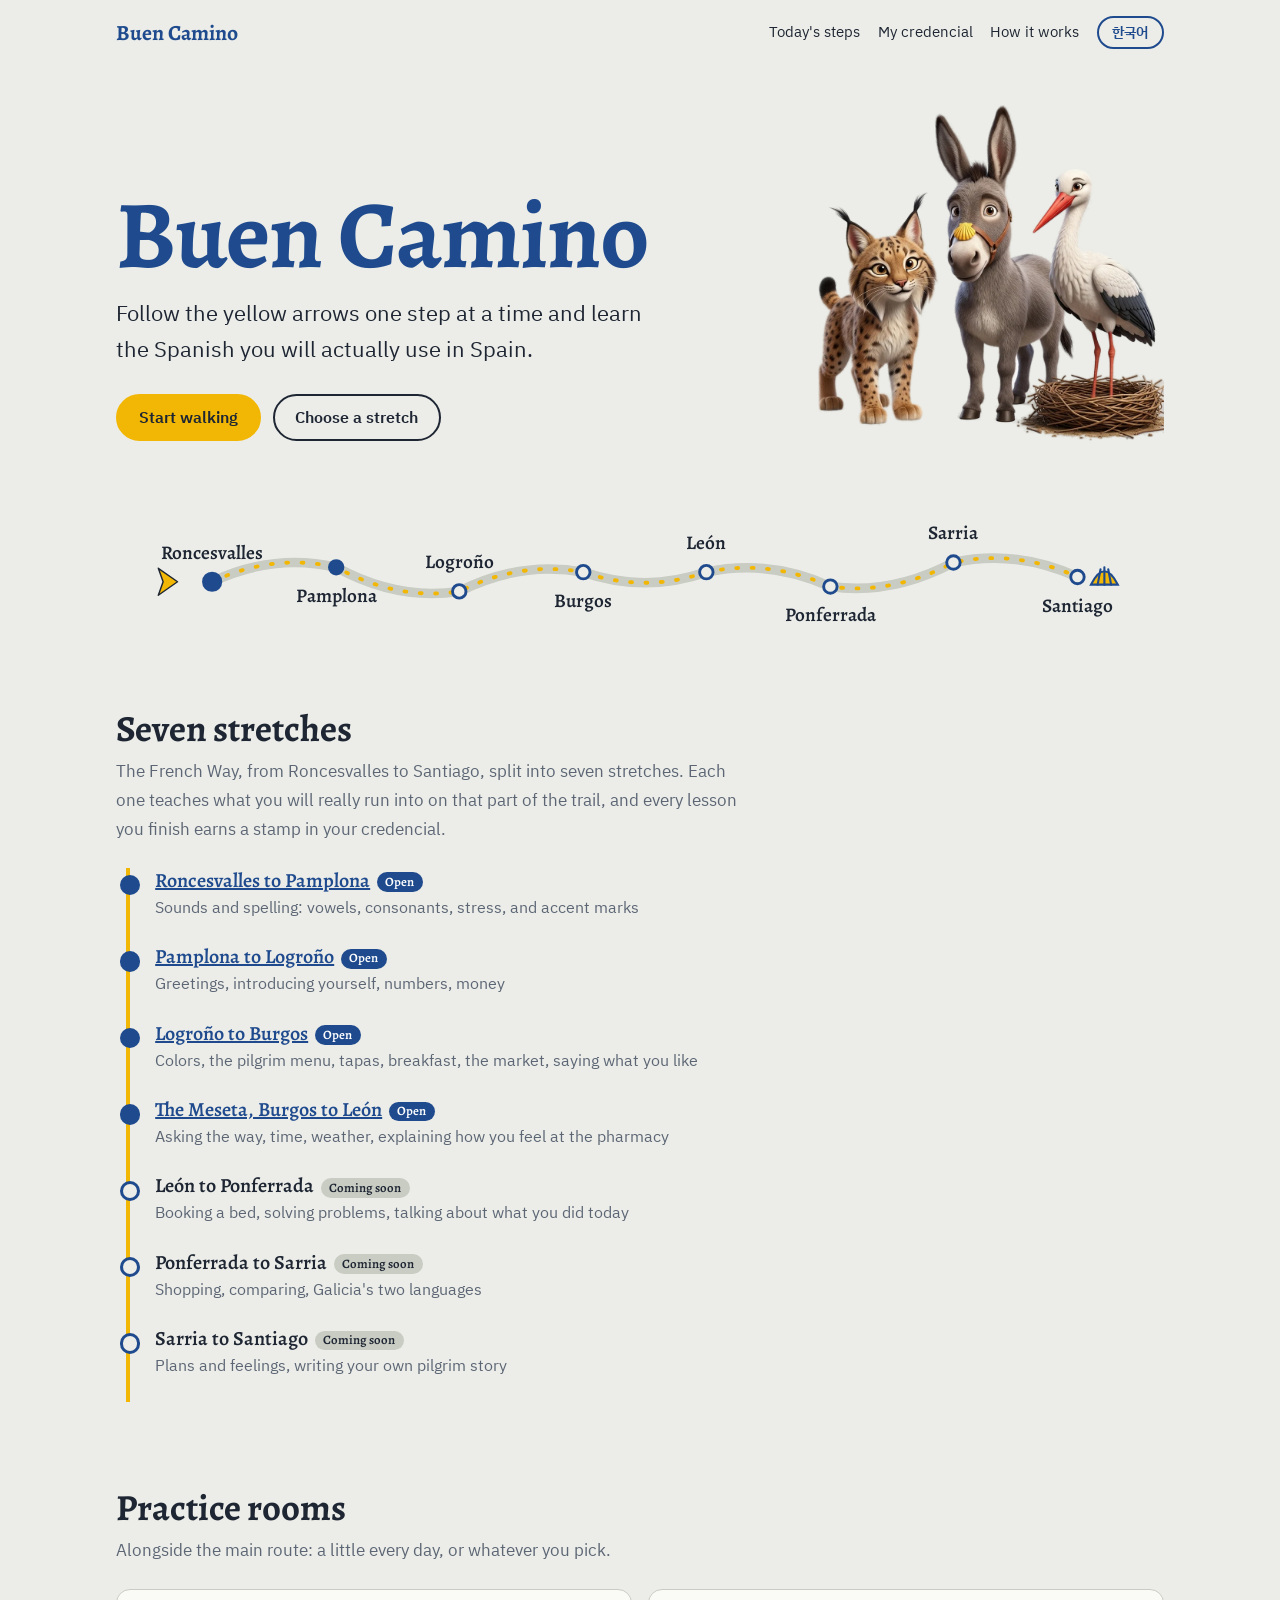
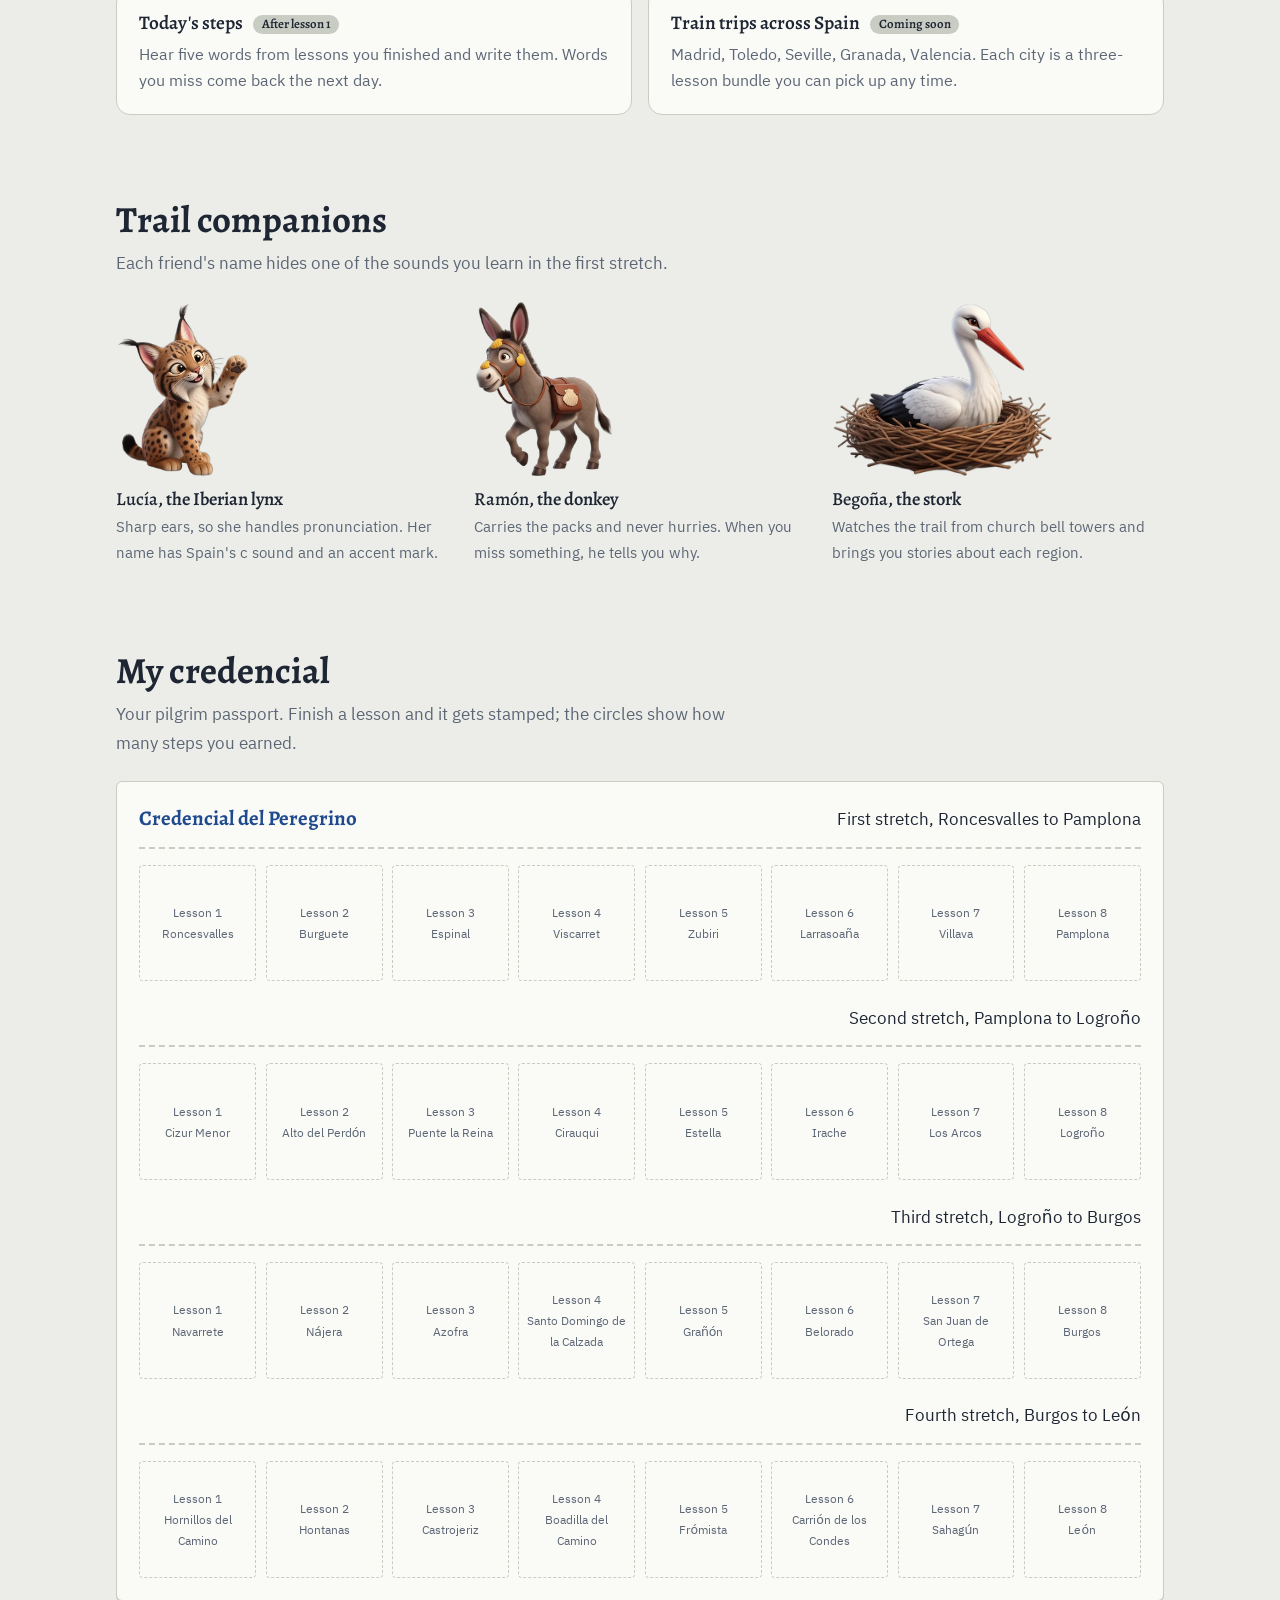
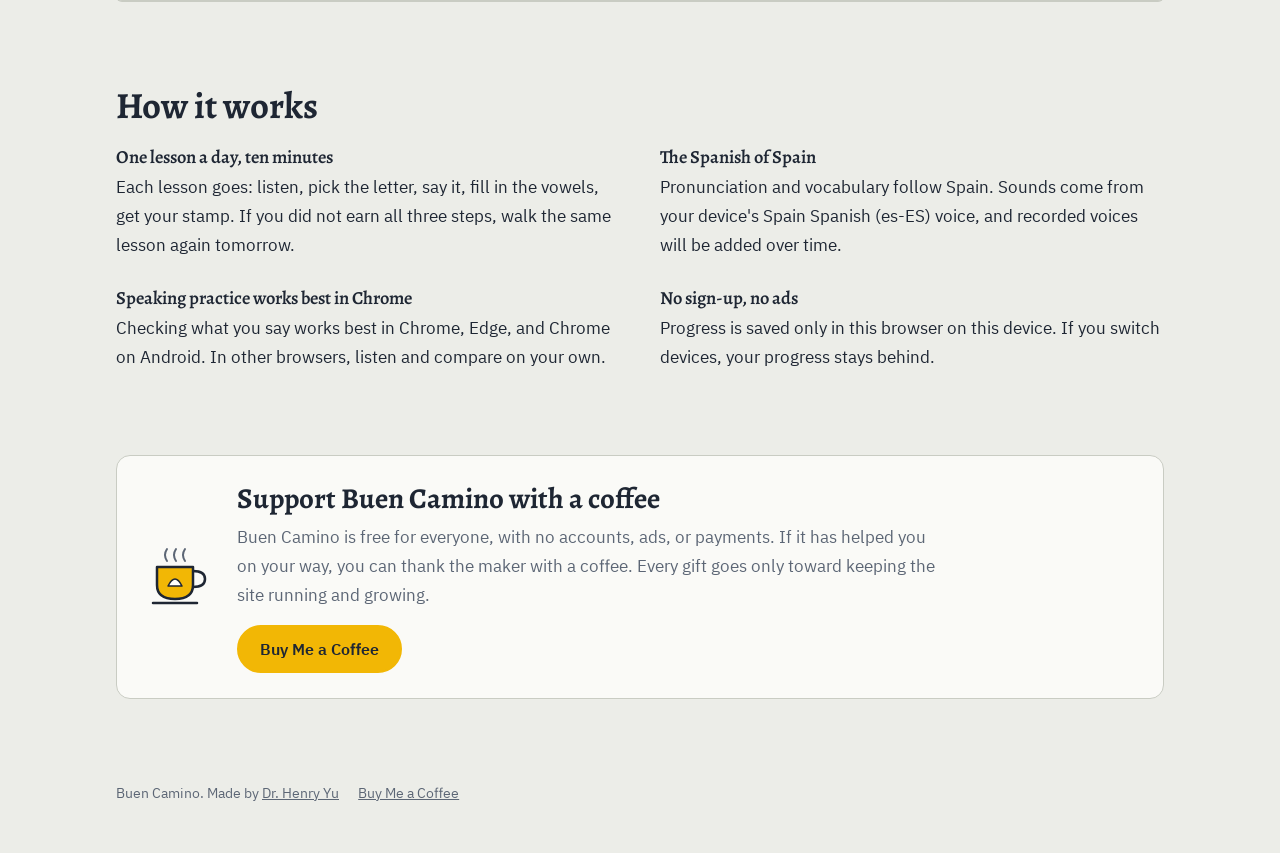
==== commit 12d0714c: "Add files via upload" ====
--- a/index.html
+++ b/index.html
@@ -11,7 +11,7 @@
 <meta name="theme-color" content="#1F4B8E">
 <link rel="preconnect" href="https://fonts.googleapis.com"><link rel="preconnect" href="https://fonts.gstatic.com" crossorigin>
 <link href="https://fonts.googleapis.com/css2?family=Alegreya:wght@500;600;700&family=IBM+Plex+Sans+KR:wght@400;500;600&display=swap" rel="stylesheet">
-<link rel="stylesheet" href="assets/style.css?v=15">
+<link rel="stylesheet" href="assets/style.css?v=18">
 </head>
 <body>
 <div class="wrap">
@@ -51,8 +51,8 @@
       <ol class="tramos">
         <li class="open"><div class="name"><a href="tramo-1/" data-i18n="tn0">Roncesvalles to Pamplona</a><span class="tag open" data-i18n="open">Open</span></div><div class="what" data-i18n="tw0">Sounds and spelling: vowels, consonants, stress, and accent marks</div></li>
 <li class="open"><div class="name"><a href="tramo-2/" data-i18n="tn1">Pamplona to Logroño</a><span class="tag open" data-i18n="open">Open</span></div><div class="what" data-i18n="tw1">Greetings, introducing yourself, numbers, money</div></li>
-<li class="open"><div class="name"><a href="tramo-3/" data-i18n="tn2">Logroño to Burgos</a><span class="tag open" data-i18n="part">Lesson 1 open</span></div><div class="what" data-i18n="tw2">Colors, ordering food, the pilgrim menu, saying what you like</div></li>
-<li><div class="name"><span data-i18n="tn3">The Meseta, Burgos to León</span><span class="tag" data-i18n="soon">Coming soon</span></div><div class="what" data-i18n="tw3">Asking the way, time, weather, explaining how you feel at the pharmacy</div></li>
+<li class="open"><div class="name"><a href="tramo-3/" data-i18n="tn2">Logroño to Burgos</a><span class="tag open" data-i18n="open">Open</span></div><div class="what" data-i18n="tw2">Colors, the pilgrim menu, tapas, breakfast, the market, saying what you like</div></li>
+<li class="open"><div class="name"><a href="tramo-4/" data-i18n="tn3">The Meseta, Burgos to León</a><span class="tag open" data-i18n="open">Open</span></div><div class="what" data-i18n="tw3">Asking the way, time, weather, explaining how you feel at the pharmacy</div></li>
 <li><div class="name"><span data-i18n="tn4">León to Ponferrada</span><span class="tag" data-i18n="soon">Coming soon</span></div><div class="what" data-i18n="tw4">Booking a bed, solving problems, talking about what you did today</div></li>
 <li><div class="name"><span data-i18n="tn5">Ponferrada to Sarria</span><span class="tag" data-i18n="soon">Coming soon</span></div><div class="what" data-i18n="tw5">Shopping, comparing, Galicia's two languages</div></li>
 <li><div class="name"><span data-i18n="tn6">Sarria to Santiago</span><span class="tag" data-i18n="soon">Coming soon</span></div><div class="what" data-i18n="tw6">Plans and feelings, writing your own pilgrim story</div></li>
@@ -88,6 +88,8 @@
         <div class="sellos" id="sellos2"></div>
         <header class="second"><span></span><span data-i18n="credSub3">Third stretch, Logroño to Burgos</span></header>
         <div class="sellos" id="sellos3"></div>
+        <header class="second"><span></span><span data-i18n="credSub4">Fourth stretch, Burgos to León</span></header>
+        <div class="sellos" id="sellos4"></div>
       </div>
     </section>
 
@@ -119,14 +121,16 @@
   <footer><div class="links"><span><span data-i18n="foot">Buen Camino. Made by</span> <a href="mailto:hyeonhoyu@gmail.com">Dr. Henry Yu</a></span><a href="https://buymeacoffee.com/henryyu" target="_blank" rel="noopener">Buy Me a Coffee</a></div></footer>
 </div>
 <script src="assets/audio/manifest.js"></script>
-<script src="assets/common.js?v=15"></script>
-<script src="assets/tramo-1-data.js?v=15"></script>
-<script src="assets/tramo-1-lessons.js?v=15"></script>
-<script src="assets/tramo-2-data.js?v=15"></script>
-<script src="assets/tramo-2-lessons.js?v=15"></script>
-<script src="assets/tramo-3-data.js?v=15"></script>
-<script src="assets/tramo-3-lessons.js?v=15"></script>
-<script src="assets/hoy-core.js?v=15"></script>
+<script src="assets/common.js?v=18"></script>
+<script src="assets/tramo-1-data.js?v=18"></script>
+<script src="assets/tramo-1-lessons.js?v=18"></script>
+<script src="assets/tramo-2-data.js?v=18"></script>
+<script src="assets/tramo-2-lessons.js?v=18"></script>
+<script src="assets/tramo-3-data.js?v=18"></script>
+<script src="assets/tramo-3-lessons.js?v=18"></script>
+<script src="assets/tramo-4-data.js?v=18"></script>
+<script src="assets/tramo-4-lessons.js?v=18"></script>
+<script src="assets/hoy-core.js?v=18"></script>
 <script>
   const KO = {
  "tn0": "론세스바예스에서 팜플로나까지",
@@ -134,7 +138,7 @@
  "tn1": "팜플로나에서 로그로뇨까지",
  "tw1": "인사, 자기소개, 숫자, 돈",
  "tn2": "로그로뇨에서 부르고스까지",
- "tw2": "색깔, 음식 주문, 순례자 메뉴, 좋아하는 것 말하기",
+ "tw2": "색깔, 순례자 메뉴, 타파스, 아침 식사, 시장, 좋아하는 것 말하기",
  "part": "1과 열림",
  "tn3": "메세타 고원, 부르고스에서 레온까지",
  "tw3": "길 묻기, 시간, 날씨, 약국에서 몸 상태 설명하기",
@@ -173,6 +177,7 @@
  "credSub": "첫째 구간, 론세스바예스에서 팜플로나까지",
  "credSub2": "둘째 구간, 팜플로나에서 로그로뇨까지",
  "credSub3": "셋째 구간, 로그로뇨에서 부르고스까지",
+ "credSub4": "넷째 구간, 부르고스에서 레온까지",
  "hGuide": "배우는 방법",
  "g1h": "하루 한 과, 10분",
  "g1p": "한 과는 소리 듣기, 글자 고르기, 따라 말하기, 모음 채우기, 도장 받기 순서로 가요. 걸음을 세 개 다 받지 못했다면 다음 날 같은 과를 다시 걸어도 좋아요.",
@@ -209,6 +214,7 @@
     stampRow(TRAMO1, 1, 'sellos', 'credSub');
     stampRow(TRAMO2, 2, 'sellos2', 'credSub2');
     stampRow(TRAMO3, 3, 'sellos3', 'credSub3');
+    if (typeof TRAMO4 !== 'undefined') stampRow(TRAMO4, 4, 'sellos4', 'credSub4');
   }
   document.querySelectorAll('[data-full]').forEach(img => img.src = BC.charFull(img.dataset.full));
   BC.mountToggle(render);
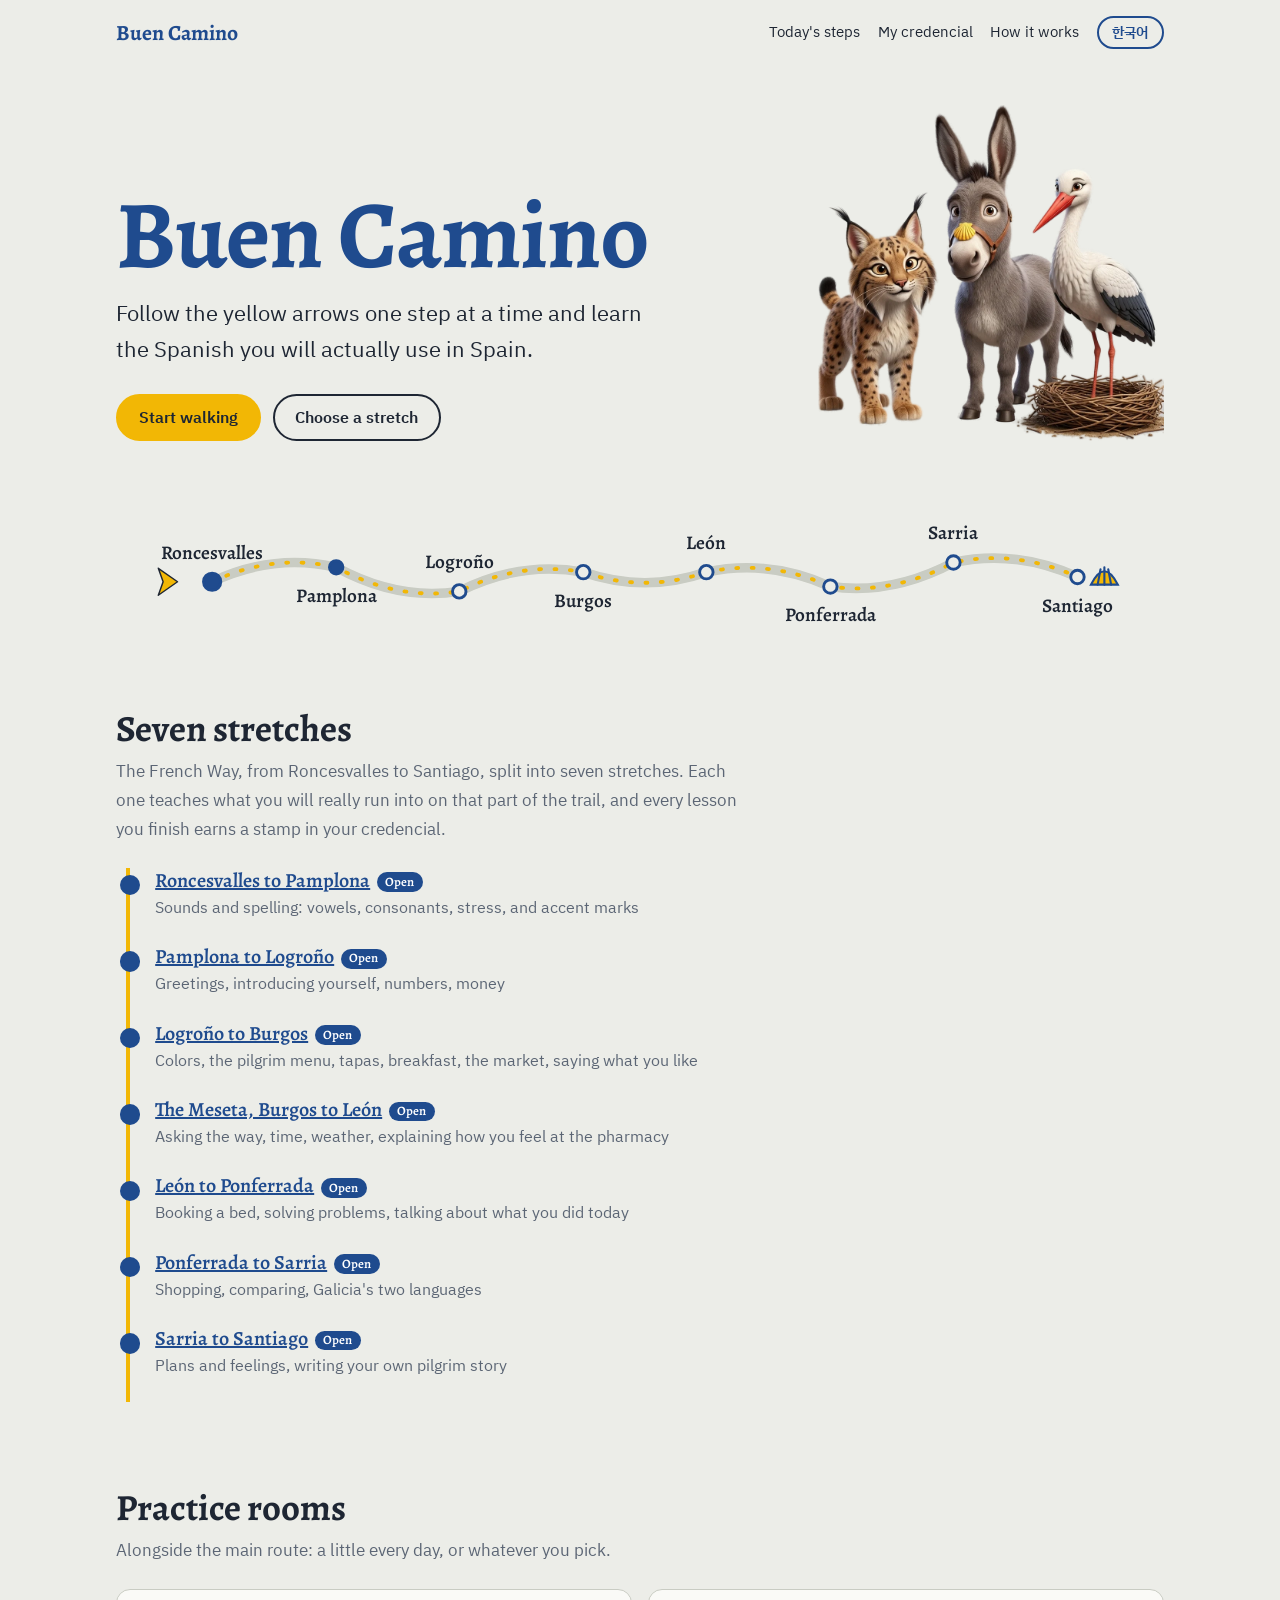
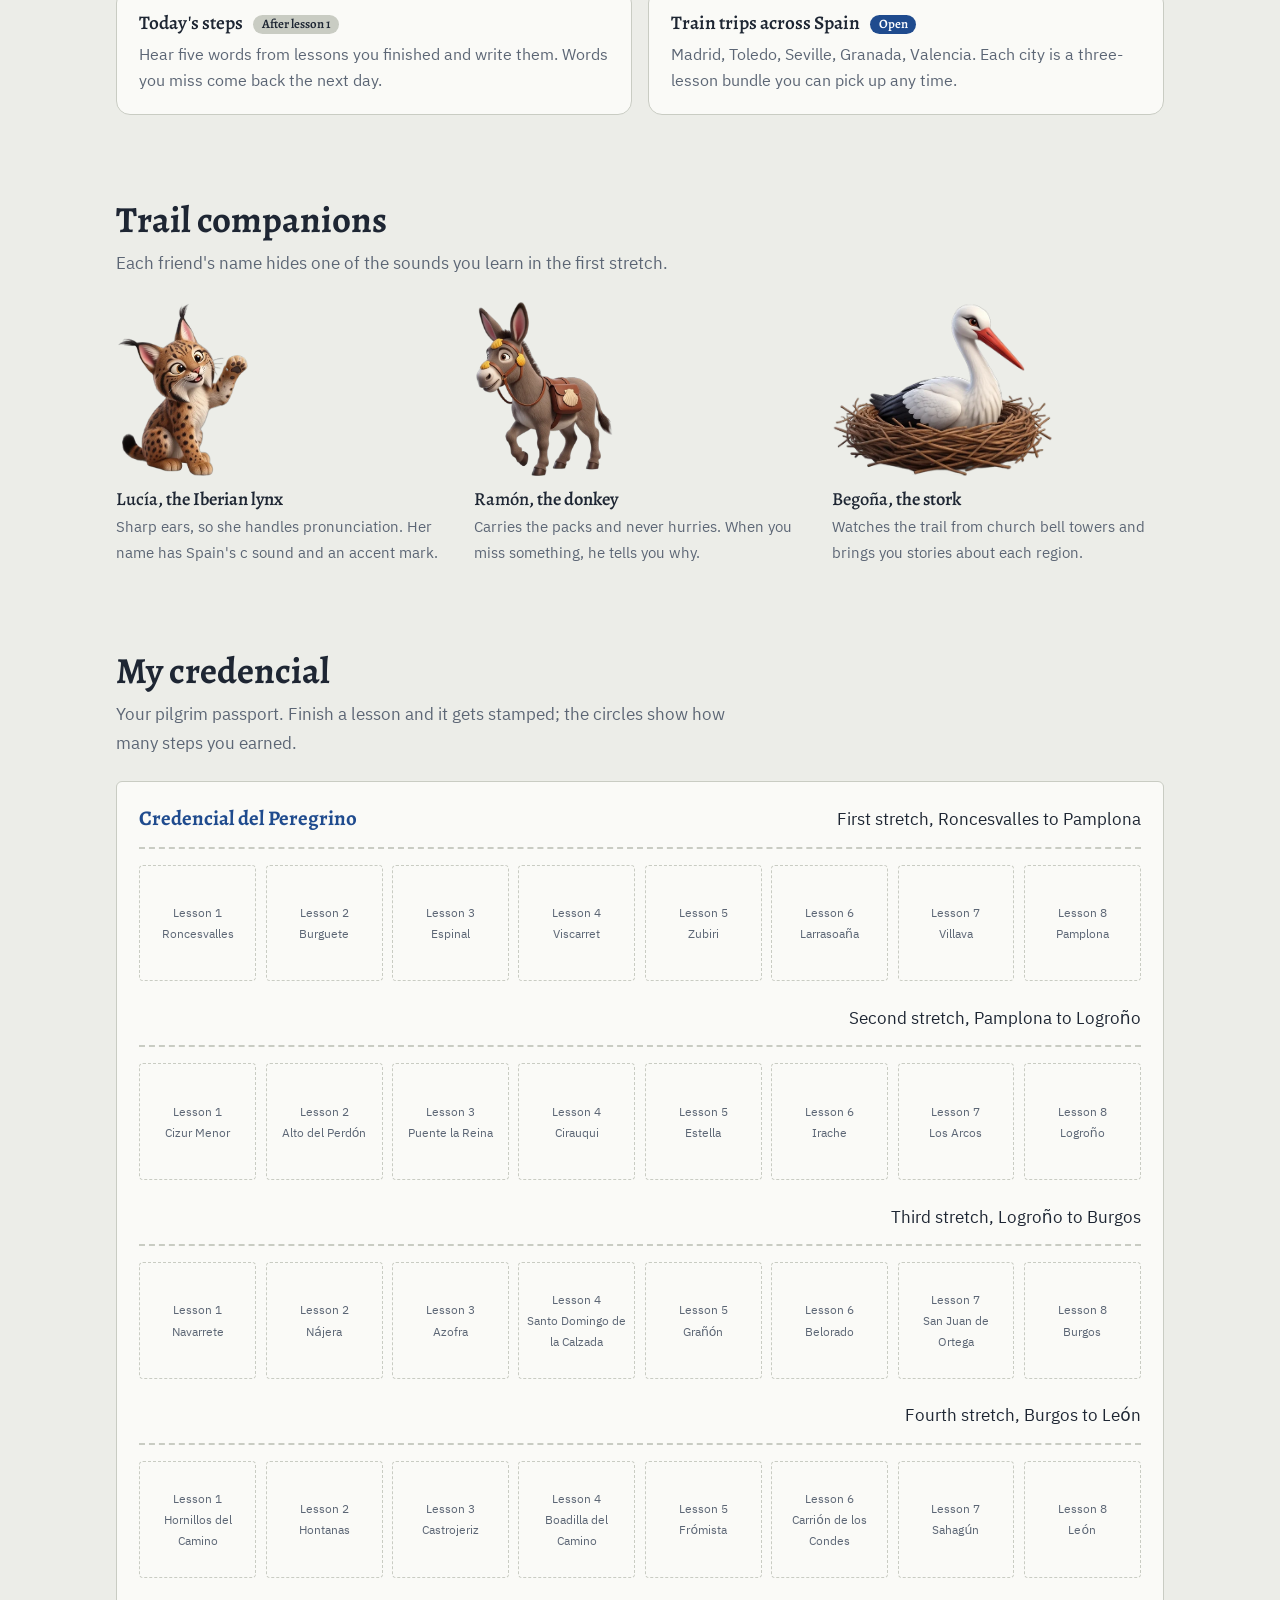
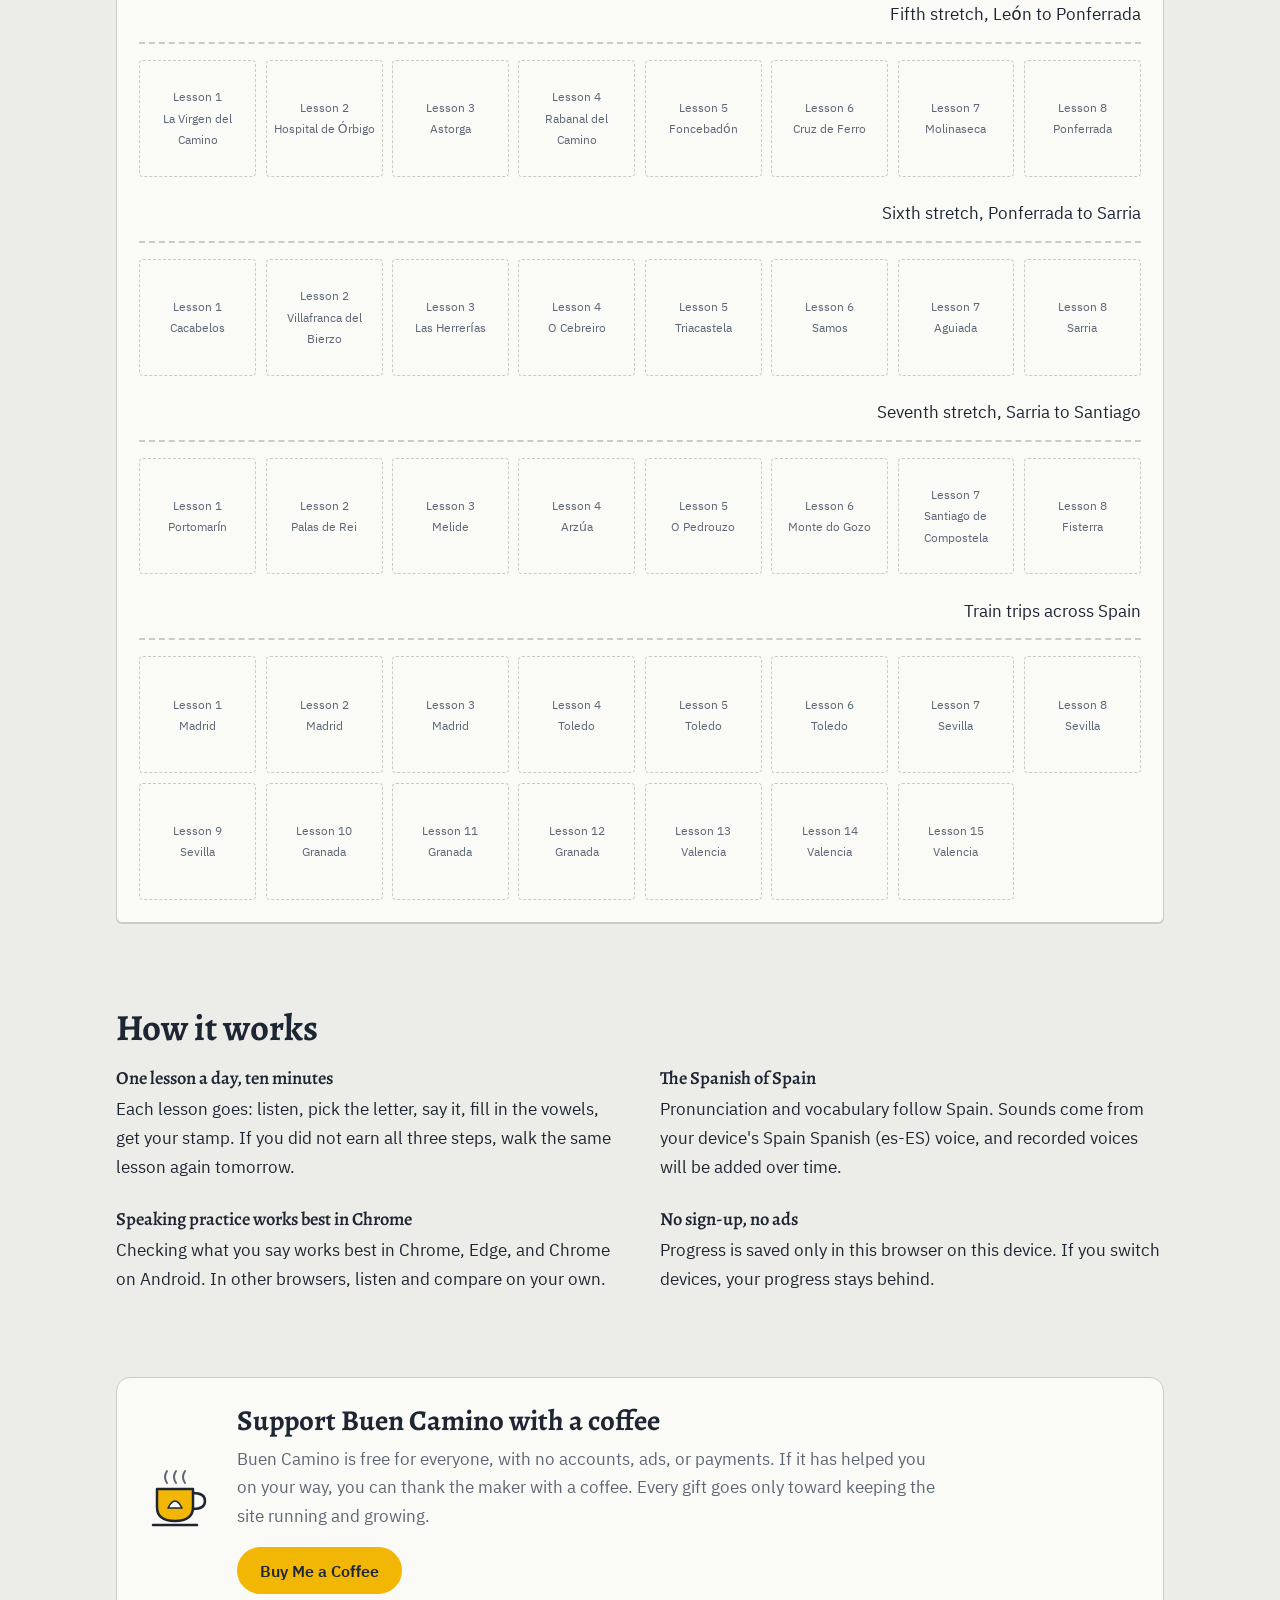
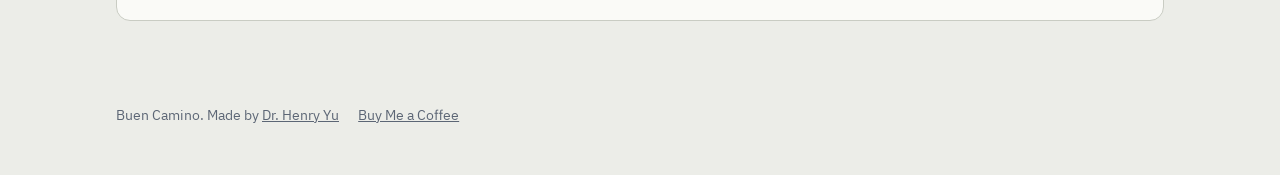
==== commit da8a764c: "Add files via upload" ====
--- a/index.html
+++ b/index.html
@@ -11,7 +11,7 @@
 <meta name="theme-color" content="#1F4B8E">
 <link rel="preconnect" href="https://fonts.googleapis.com"><link rel="preconnect" href="https://fonts.gstatic.com" crossorigin>
 <link href="https://fonts.googleapis.com/css2?family=Alegreya:wght@500;600;700&family=IBM+Plex+Sans+KR:wght@400;500;600&display=swap" rel="stylesheet">
-<link rel="stylesheet" href="assets/style.css?v=18">
+<link rel="stylesheet" href="assets/style.css?v=20">
 </head>
 <body>
 <div class="wrap">
@@ -53,9 +53,9 @@
 <li class="open"><div class="name"><a href="tramo-2/" data-i18n="tn1">Pamplona to Logroño</a><span class="tag open" data-i18n="open">Open</span></div><div class="what" data-i18n="tw1">Greetings, introducing yourself, numbers, money</div></li>
 <li class="open"><div class="name"><a href="tramo-3/" data-i18n="tn2">Logroño to Burgos</a><span class="tag open" data-i18n="open">Open</span></div><div class="what" data-i18n="tw2">Colors, the pilgrim menu, tapas, breakfast, the market, saying what you like</div></li>
 <li class="open"><div class="name"><a href="tramo-4/" data-i18n="tn3">The Meseta, Burgos to León</a><span class="tag open" data-i18n="open">Open</span></div><div class="what" data-i18n="tw3">Asking the way, time, weather, explaining how you feel at the pharmacy</div></li>
-<li><div class="name"><span data-i18n="tn4">León to Ponferrada</span><span class="tag" data-i18n="soon">Coming soon</span></div><div class="what" data-i18n="tw4">Booking a bed, solving problems, talking about what you did today</div></li>
-<li><div class="name"><span data-i18n="tn5">Ponferrada to Sarria</span><span class="tag" data-i18n="soon">Coming soon</span></div><div class="what" data-i18n="tw5">Shopping, comparing, Galicia's two languages</div></li>
-<li><div class="name"><span data-i18n="tn6">Sarria to Santiago</span><span class="tag" data-i18n="soon">Coming soon</span></div><div class="what" data-i18n="tw6">Plans and feelings, writing your own pilgrim story</div></li>
+<li class="open"><div class="name"><a href="tramo-5/" data-i18n="tn4">León to Ponferrada</a><span class="tag open" data-i18n="open">Open</span></div><div class="what" data-i18n="tw4">Booking a bed, solving problems, talking about what you did today</div></li>
+<li class="open"><div class="name"><a href="tramo-6/" data-i18n="tn5">Ponferrada to Sarria</a><span class="tag open" data-i18n="open">Open</span></div><div class="what" data-i18n="tw5">Shopping, comparing, Galicia's two languages</div></li>
+<li class="open"><div class="name"><a href="tramo-7/" data-i18n="tn6">Sarria to Santiago</a><span class="tag open" data-i18n="open">Open</span></div><div class="what" data-i18n="tw6">Plans and feelings, writing your own pilgrim story</div></li>
       </ol>
     </section>
 
@@ -64,7 +64,7 @@
       <p class="lead" data-i18n="leadRooms">Alongside the main route: a little every day, or whatever you pick.</p>
       <div class="two">
         <a class="room" href="hoy/"><h3><span data-i18n="r1h">Today's steps</span> <span class="tag" id="hoyTag"></span></h3><p data-i18n="r1p">Hear five words from lessons you finished and write them. Words you miss come back the next day.</p></a>
-        <div class="room"><h3><span data-i18n="r2h">Train trips across Spain</span> <span class="tag" data-i18n="soon">Coming soon</span></h3><p data-i18n="r2p">Madrid, Toledo, Seville, Granada, Valencia. Each city is a three-lesson bundle you can pick up any time.</p></div>
+        <a class="room" href="tren/"><h3><span data-i18n="r2h">Train trips across Spain</span> <span class="tag open" data-i18n="open">Open</span></h3><p data-i18n="r2p">Madrid, Toledo, Seville, Granada, Valencia. Each city is a three-lesson bundle you can pick up any time.</p></a>
       </div>
     </section>
 
@@ -90,6 +90,14 @@
         <div class="sellos" id="sellos3"></div>
         <header class="second"><span></span><span data-i18n="credSub4">Fourth stretch, Burgos to León</span></header>
         <div class="sellos" id="sellos4"></div>
+        <header class="second"><span></span><span data-i18n="credSub5">Fifth stretch, León to Ponferrada</span></header>
+        <div class="sellos" id="sellos5"></div>
+        <header class="second"><span></span><span data-i18n="credSub6">Sixth stretch, Ponferrada to Sarria</span></header>
+        <div class="sellos" id="sellos6"></div>
+        <header class="second"><span></span><span data-i18n="credSub7">Seventh stretch, Sarria to Santiago</span></header>
+        <div class="sellos" id="sellos7"></div>
+        <header class="second"><span></span><span data-i18n="credSub8">Train trips across Spain</span></header>
+        <div class="sellos" id="sellos8"></div>
       </div>
     </section>
 
@@ -121,16 +129,24 @@
   <footer><div class="links"><span><span data-i18n="foot">Buen Camino. Made by</span> <a href="mailto:hyeonhoyu@gmail.com">Dr. Henry Yu</a></span><a href="https://buymeacoffee.com/henryyu" target="_blank" rel="noopener">Buy Me a Coffee</a></div></footer>
 </div>
 <script src="assets/audio/manifest.js"></script>
-<script src="assets/common.js?v=18"></script>
-<script src="assets/tramo-1-data.js?v=18"></script>
-<script src="assets/tramo-1-lessons.js?v=18"></script>
-<script src="assets/tramo-2-data.js?v=18"></script>
-<script src="assets/tramo-2-lessons.js?v=18"></script>
-<script src="assets/tramo-3-data.js?v=18"></script>
-<script src="assets/tramo-3-lessons.js?v=18"></script>
-<script src="assets/tramo-4-data.js?v=18"></script>
-<script src="assets/tramo-4-lessons.js?v=18"></script>
-<script src="assets/hoy-core.js?v=18"></script>
+<script src="assets/common.js?v=20"></script>
+<script src="assets/tramo-1-data.js?v=20"></script>
+<script src="assets/tramo-1-lessons.js?v=20"></script>
+<script src="assets/tramo-2-data.js?v=20"></script>
+<script src="assets/tramo-2-lessons.js?v=20"></script>
+<script src="assets/tramo-3-data.js?v=20"></script>
+<script src="assets/tramo-3-lessons.js?v=20"></script>
+<script src="assets/tramo-4-data.js?v=20"></script>
+<script src="assets/tramo-4-lessons.js?v=20"></script>
+<script src="assets/tramo-5-data.js?v=20"></script>
+<script src="assets/tramo-5-lessons.js?v=20"></script>
+<script src="assets/tramo-6-data.js?v=20"></script>
+<script src="assets/tramo-6-lessons.js?v=20"></script>
+<script src="assets/tramo-7-data.js?v=20"></script>
+<script src="assets/tramo-7-lessons.js?v=20"></script>
+<script src="assets/tramo-8-data.js?v=20"></script>
+<script src="assets/tramo-8-lessons.js?v=20"></script>
+<script src="assets/hoy-core.js?v=20"></script>
 <script>
   const KO = {
  "tn0": "론세스바예스에서 팜플로나까지",
@@ -178,6 +194,10 @@
  "credSub2": "둘째 구간, 팜플로나에서 로그로뇨까지",
  "credSub3": "셋째 구간, 로그로뇨에서 부르고스까지",
  "credSub4": "넷째 구간, 부르고스에서 레온까지",
+ "credSub5": "다섯째 구간, 레온에서 폰페라다까지",
+ "credSub6": "여섯째 구간, 폰페라다에서 사리아까지",
+ "credSub7": "일곱째 구간, 사리아에서 산티아고까지",
+ "credSub8": "부록, 스페인 기차 여행",
  "hGuide": "배우는 방법",
  "g1h": "하루 한 과, 10분",
  "g1p": "한 과는 소리 듣기, 글자 고르기, 따라 말하기, 모음 채우기, 도장 받기 순서로 가요. 걸음을 세 개 다 받지 못했다면 다음 날 같은 과를 다시 걸어도 좋아요.",
@@ -215,6 +235,10 @@
     stampRow(TRAMO2, 2, 'sellos2', 'credSub2');
     stampRow(TRAMO3, 3, 'sellos3', 'credSub3');
     if (typeof TRAMO4 !== 'undefined') stampRow(TRAMO4, 4, 'sellos4', 'credSub4');
+    if (typeof TRAMO5 !== 'undefined') stampRow(TRAMO5, 5, 'sellos5', 'credSub5');
+    if (typeof TRAMO6 !== 'undefined') stampRow(TRAMO6, 6, 'sellos6', 'credSub6');
+    if (typeof TRAMO7 !== 'undefined') stampRow(TRAMO7, 7, 'sellos7', 'credSub7');
+    if (typeof TRAMO8 !== 'undefined') stampRow(TRAMO8, 8, 'sellos8', 'credSub8');
   }
   document.querySelectorAll('[data-full]').forEach(img => img.src = BC.charFull(img.dataset.full));
   BC.mountToggle(render);
